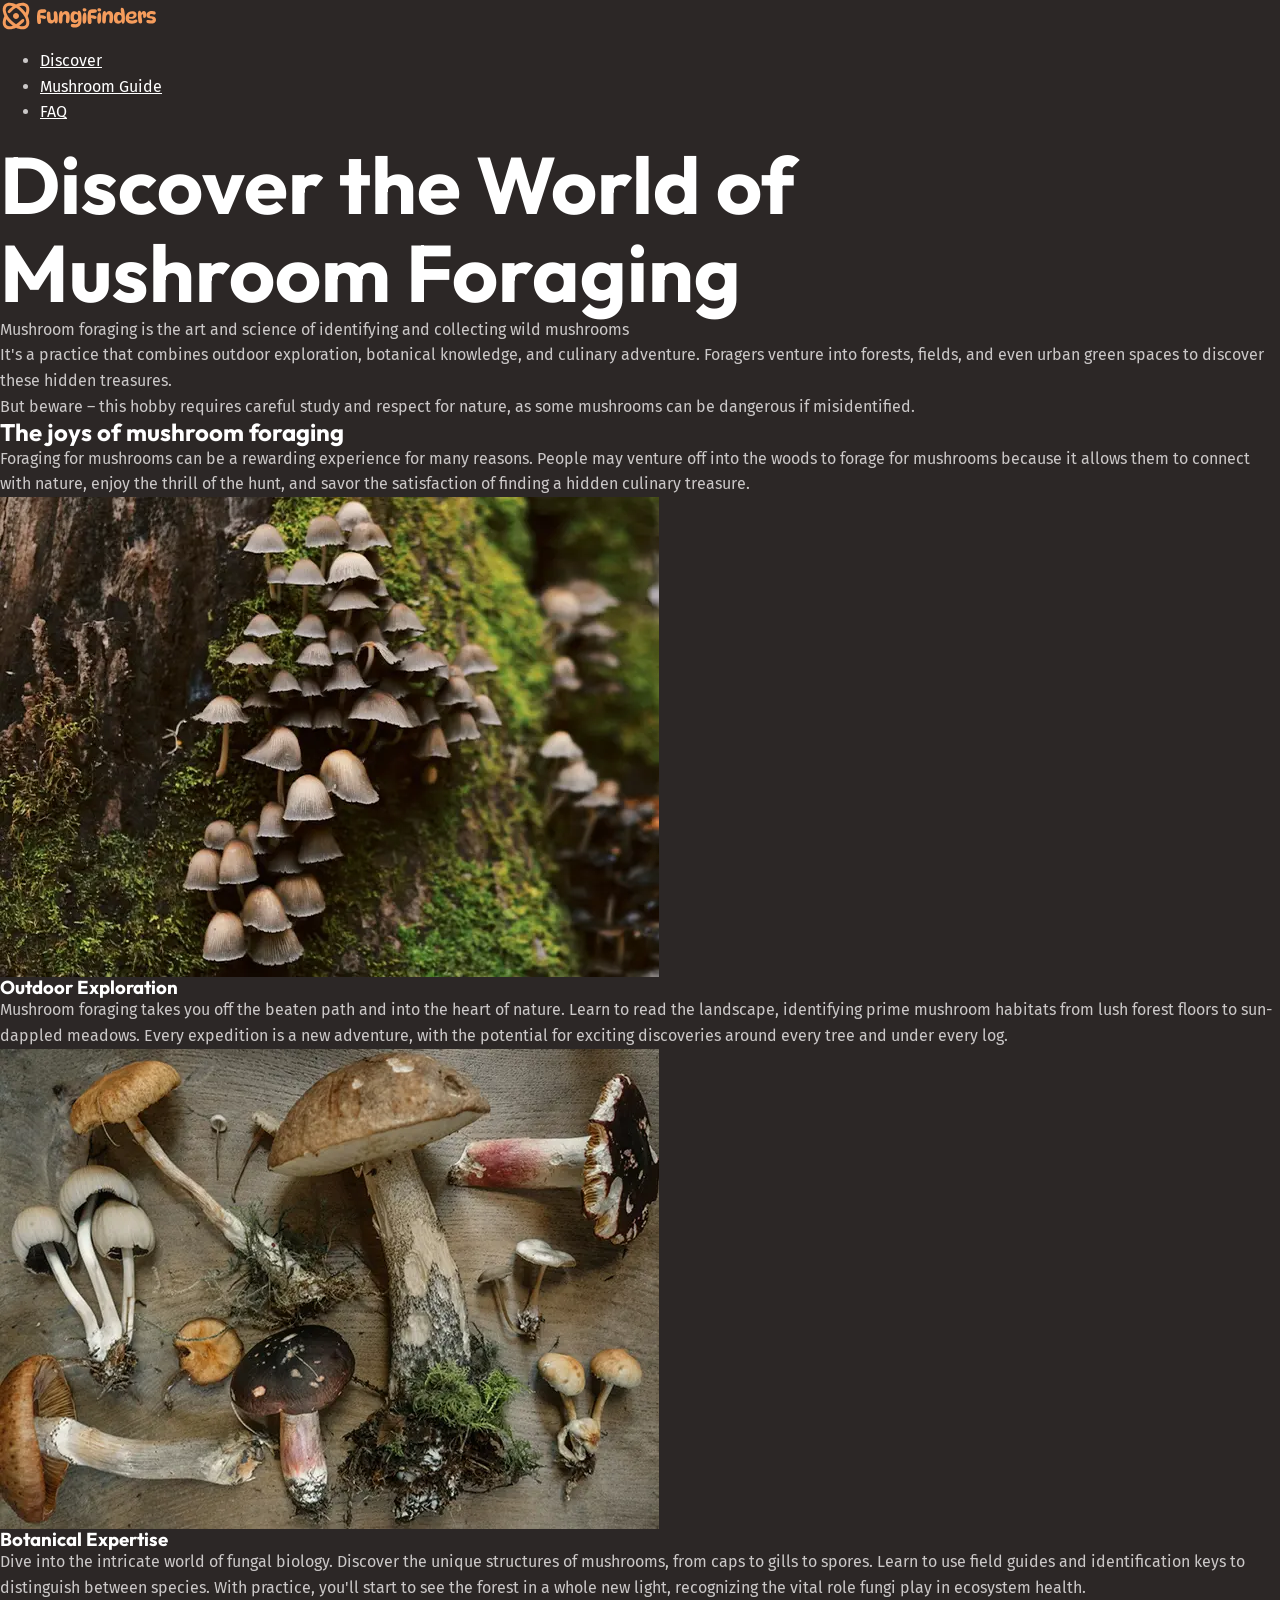
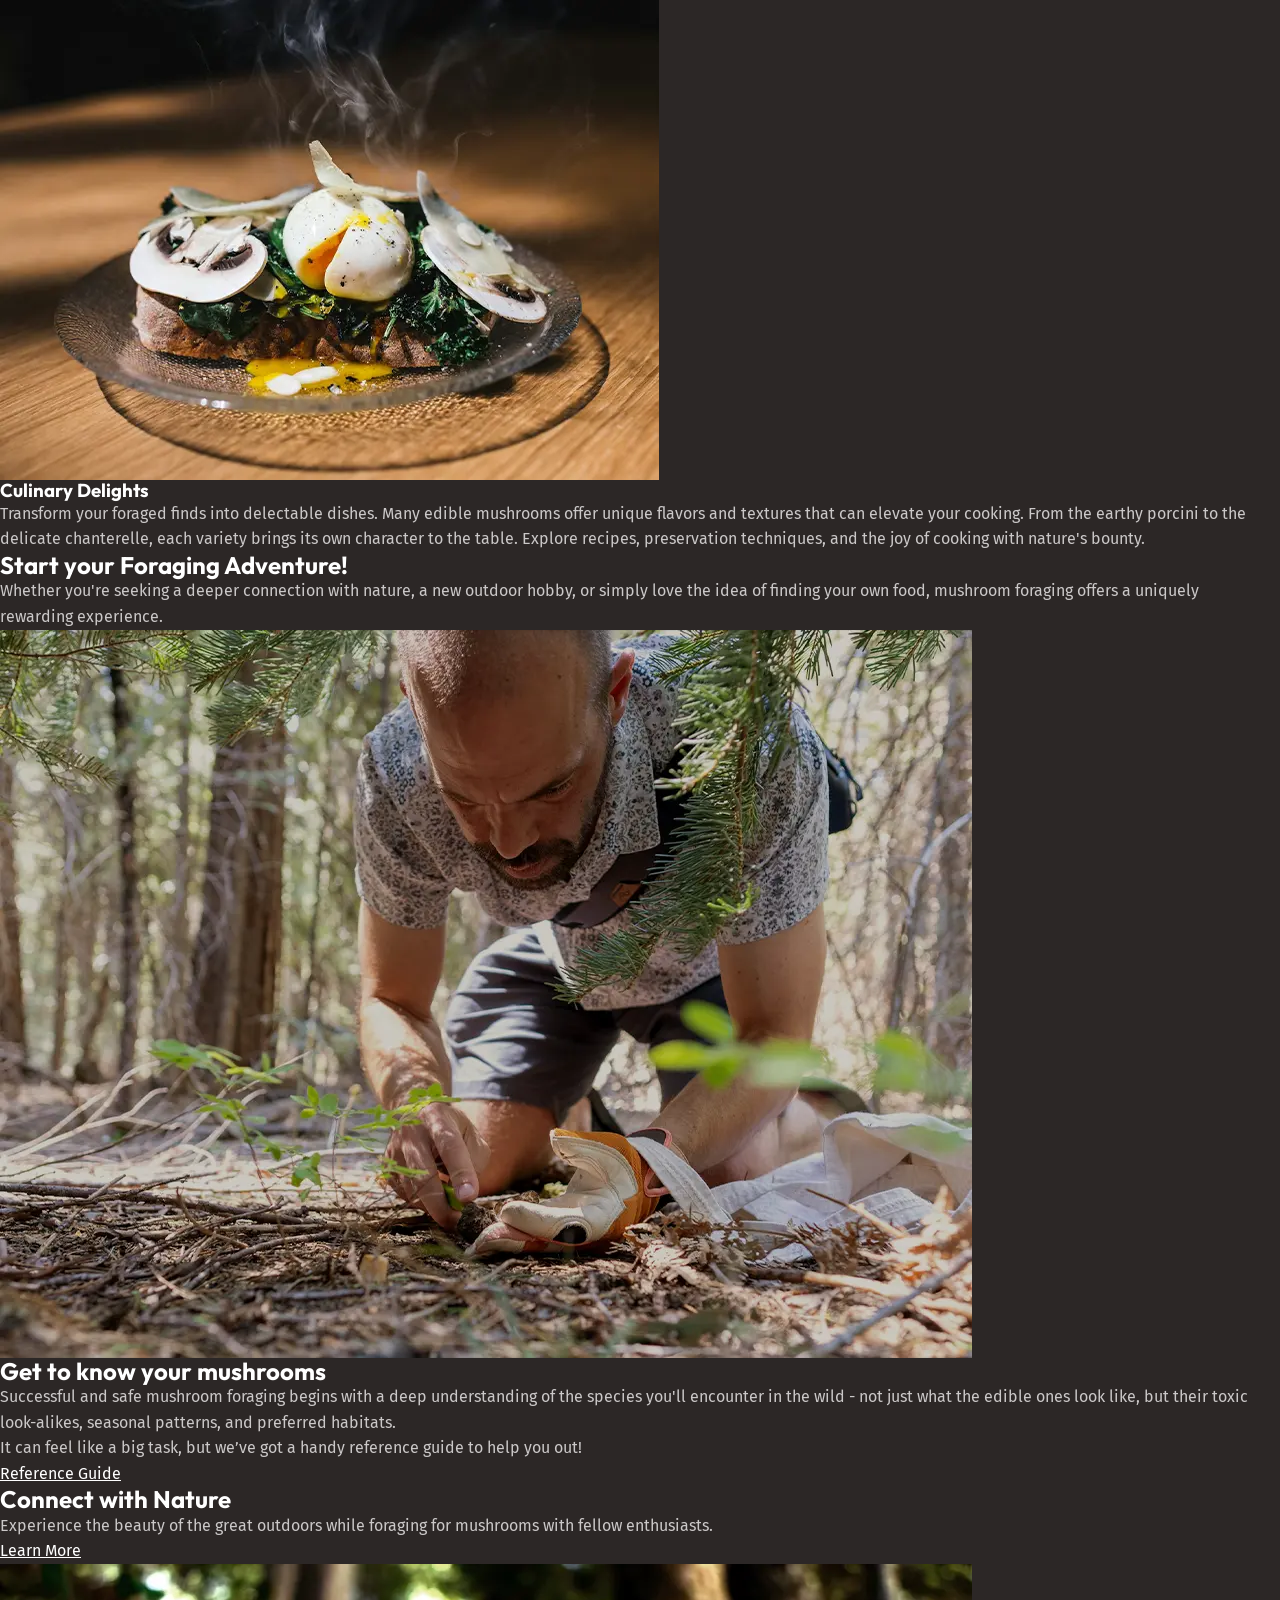
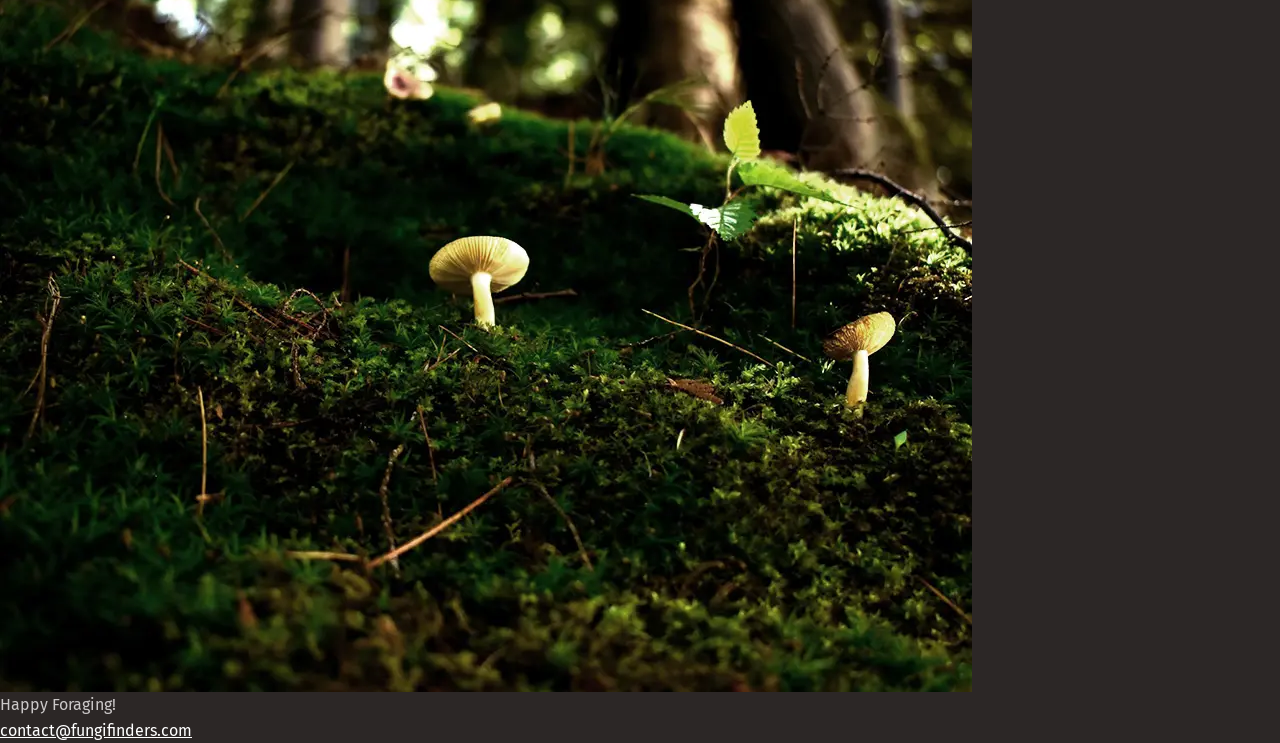
==== index.html @ 69f6cb27 "finished the html" ====
<!doctype html>
<html lang="en">
  <head>
    <meta charset="UTF-8" />
    <meta name="viewport" content="width=device-width, initial-scale=1.0" />
    <link rel="stylesheet" href="style.css" />
    <title>Fungi Finders</title>
    <link rel="preconnect" href="https://fonts.googleapis.com" />
    <link rel="preconnect" href="https://fonts.gstatic.com" crossorigin />
    <link
      href="https://fonts.googleapis.com/css2?family=Fira+Sans:wght@400;700&family=Outfit:wght@100..900&display=swap"
      rel="stylesheet"
    />
  </head>
  <body>
    <header class="site-header">
      <img src="/assets/fungi-finders.svg" alt="Fungi Finders" />
      <nav class="primary-navigation">
        <ul>
          <li><a href="/">Discover</a></li>
          <li><a href="#">Mushroom Guide</a></li>
          <li><a href="#">FAQ</a></li>
        </ul>
      </nav>
    </header>

    <main>
      <section class="hero">
        <h1>Discover the World of Mushroom Foraging</h1>
        <p>
          Mushroom foraging is the art and science of identifying and collecting
          wild mushrooms
        </p>
        <p>
          It's a practice that combines outdoor exploration, botanical
          knowledge, and culinary adventure. Foragers venture into forests,
          fields, and even urban green spaces to discover these hidden
          treasures.
        </p>
        <p>
          But beware – this hobby requires careful study and respect for nature,
          as some mushrooms can be dangerous if misidentified.
        </p>
      </section>

      <secion>
        <h2>The joys of mushroom foraging</h2>
        <p>
          Foraging for mushrooms can be a rewarding experience for many reasons.
          People may venture off into the woods to forage for mushrooms because
          it allows them to connect with nature, enjoy the thrill of the hunt,
          and savor the satisfaction of finding a hidden culinary treasure.
        </p>
        <!-- three columns -->
        <div>
          <div class="card">
            <img
              src="/assets//outdoor-exploration.webp"
              alt="Tightly grouped brown mushrooms growing up a mossy tree trunk"
            />
            <h3>Outdoor Exploration</h3>
            <p>
              Mushroom foraging takes you off the beaten path and into the heart
              of nature. Learn to read the landscape, identifying prime mushroom
              habitats from lush forest floors to sun-dappled meadows. Every
              expedition is a new adventure, with the potential for exciting
              discoveries around every tree and under every log.
            </p>
          </div>
          <div class="card">
            <img
              src="/assets/botanical-expertise.webp"
              alt="Wild mushrooms on a table"
            />
            <h3>Botanical Expertise</h3>
            <p>
              Dive into the intricate world of fungal biology. Discover the
              unique structures of mushrooms, from caps to gills to spores.
              Learn to use field guides and identification keys to distinguish
              between species. With practice, you'll start to see the forest in
              a whole new light, recognizing the vital role fungi play in
              ecosystem health.
            </p>
          </div>
          <div class="card">
            <img
              src="/assets/culinary-delight.webp"
              alt="A plate of food with mushrooms on top"
            />
            <h3>Culinary Delights</h3>
            <p>
              Transform your foraged finds into delectable dishes. Many edible
              mushrooms offer unique flavors and textures that can elevate your
              cooking. From the earthy porcini to the delicate chanterelle, each
              variety brings its own character to the table. Explore recipes,
              preservation techniques, and the joy of cooking with nature's
              bounty.
            </p>
          </div>
        </div>
      </secion>

      <section>
        <h2>Start your <span>Foraging Adventure!</span></h2>
        <p>
          Whether you're seeking a deeper connection with nature, a new outdoor
          hobby, or simply love the idea of finding your own food, mushroom
          foraging offers a uniquely rewarding experience.
        </p>
      </section>

      <section>
        <!-- two columns -->
        <div>
          <div>
            <img
              src="/assets/get-to-know.webp"
              alt="A man on his hands and knees harvesting a wild mushroom in the forest"
            />
          </div>

          <div>
            <h2>Get to know your mushrooms</h2>
            <p>
              Successful and safe mushroom foraging begins with a deep
              understanding of the species you'll encounter in the wild - not
              just what the edible ones look like, but their toxic look-alikes,
              seasonal patterns, and preferred habitats.
            </p>
            <p>
              It can feel like a big task, but we’ve got a handy reference guide
              to help you out!
            </p>
            <a class="button" href="#">
              <span class="visually-hidden">
                Learn more about wild mushrooms using our handy
              </span>
              Reference Guide
            </a>
          </div>
        </div>
      </section>

      <section>
        <!-- two columns -->
        <div>
          <div>
            <h2>Connect with Nature</h2>
            <p>
              Experience the beauty of the great outdoors while foraging for
              mushrooms with fellow enthusiasts.
            </p>
            <a class="button" href="#">
              Learn More
              <span class="visually-hidden">
                about the different types of mushrooms using our handy mushroom
                guide
              </span>
            </a>
          </div>

          <div>
            <img
              src="/assets/nature.webp"
              alt="A small white mushroom growing on a mossy forest floor"
            />
          </div>
        </div>
      </section>
    </main>

    <footer class="site-footer">
      <p>Happy Foraging!</p>
      <a href="mailto:contact@fungifinders.com">contact@fungifinders.com</a>
    </footer>
  </body>
</html>
---- style.css ----
/* Here we are listing what all of our layers are */
/* And also sets the order of importance */
@layer reset, base, layout, components;
/* So the order below can be any */

@layer reset {
  *,
  *::before,
  *::after {
    box-sizing: border-box;
  }

  /* https://kilianvalkhof.com/2022/css-html/your-css-reset-needs-text-size-adjust-probably/ */
  html {
    -moz-text-size-adjust: none;
    -webkit-text-size-adjust: none;
    text-size-adjust: none;
  }

  body,
  h1,
  h2,
  h3,
  h4,
  p,
  figure,
  blockquote,
  dl,
  dd {
    margin: 0;
  }

  /* https://www.scottohara.me/blog/2019/01/12/lists-and-safari.html */
  [role="list"] {
    list-style: none;
    margin: 0;
    padding: 0;
  }

  body {
    min-block-size: 100vh;
    line-height: 1.6;
  }

  h1,
  h2,
  h3,
  button,
  input,
  label {
    line-height: 1.1;
  }

  h1,
  h2,
  h3,
  h4 {
    text-wrap: balance;
  }

  p,
  li {
    text-wrap: pretty;
  }

  img,
  picture {
    max-inline-size: 100%;
    display: block;
  }

  input,
  button,
  textarea,
  select {
    font: inherit;
  }
}

/*
rules in subsequent layers can override styles
from previous ones even though previous rules have more specifity
because this layer comes second so things that come after win (like regular css rules)
*/
@layer base {
  :root {
    /* primitive properties */
    /* These ones are not intended to be used directly into the CSS Rules */
    /* But instead being used when creating semantic properties */
    --clr-white: hsl(0, 0%, 100%);
    --clr-gray-100: hsl(0, 2%, 79%);
    --clr-brand-400: hsl(25, 88%, 75%);
    --clr-brand-500: hsl(25, 88%, 66%);
    --clr-green-400: hsl(143, 19%, 49%);
    --clr-green-500: hsl(143, 38%, 37%);
    --clr-green-600: hsl(145, 29%, 19%);
    --clr-brown-500: hsl(10, 5%, 25%);
    --clr-brown-600: hsl(9, 7%, 21%);
    --clr-brown-700: hsl(9, 8%, 16%);
    --clr-brown-800: hsl(0, 6%, 15%);
    --clr-brown-900: hsl(0, 6%, 13%);

    --clr-orange-500: hsl(28, 43%, 28%);
    --clr-red-500: hsl(359, 34%, 24%);
    --clr-teal-500: hsl(186, 42%, 25%);

    --ff-heading: "Outfit", sans-serif;
    --ff-body: "Fira Sans", sans-serif;

    --fs-300: 0.875rem;
    --fs-400: 1rem;
    --fs-500: 1.125rem;
    --fs-600: 1.25rem;
    --fs-700: 1.5rem;
    --fs-800: 2rem;
    --fs-900: 3.75rem;
    --fs-1000: 3.75rem;

    @media (width > 760px) {
      --fs-300: 0.875rem;
      --fs-400: 1rem;
      --fs-500: 1.25rem;
      --fs-600: 1.5rem;
      --fs-700: 2rem;
      --fs-800: 3rem;
      --fs-900: 5rem;
      --fs-1000: 7.5rem;
    }
  }

  :root {
    /* semantic properties */
    /* These describe what the property is used for */
    /* And should be used as much as possible and avoid using primitive custom properties directly */
    --text-main: var(--clr-gray-100);
    --text-high-contrast: var(--clr-white);
    --text-brand: var(--clr-brand-500);
    --text-brand-light: var(--clr-brand-400);

    --background-accent-light: var(--clr-green-400);
    --background-accent-main: var(--clr-green-500);
    --background-accent-dark: var(--clr-green-600);

    --background-extra-light: var(--clr-brown-500);
    --background-light: var(--clr-brown-600);
    --background-main: var(--clr-brown-700);
    --background-dark: var(--clr-brown-800);
    --background-extra-dark: var(--clr-brown-900);
  }

  :root {
    --font-size-heading-sm: var(--fs-700);
    --font-size-heading-regular: var(--fs-800);
    --font-size-heading-lg: var(--fs-900);
    --font-size-heading-xl: var(--fs-1000);

    --font-size-sm: var(--fs-300);
    --font-size-regular: var(--fs-400);
    --font-size-md: var(--fs-500);
    --font-size-lg: var(--fs-600);
  }

  :root {
    --border-radius-1: 0.25rem;
    --border-radius-2: 0.5rem;
    --border-radius-3: 0.75rem;
  }

  html {
    font-family: var(--ff-body);
    line-height: 1.6;
  }

  body {
    font-size: var(--font-size-regular);
    color: var(--text-main);
    background-color: var(--background-main);
  }

  h1,
  h2,
  h3,
  h4 {
    font-family: var(--ff-heading);
    color: var(--text-high-contrast);
  }

  h1 {
    font-size: var(--font-size-heading-lg);
  }

  a {
    color: var(--text-high-contrast);
  }

  a:hover,
  a:focus-visible {
    /* focus-visible: the browser will figure it out depending on what element it is
      and how the users interact with it, whereas focus, always gets applied no matter what after focusing it
     */
    color: var(--text-brand-light);
  }
}

@layer utilities {
  .visually-hidden {
    clip: rect(0 0 0 0);
    clip-path: inset(50%);
    height: 1px;
    overflow: hidden;
    position: absolute;
    white-space: nowrap;
    width: 1px;
  }
}
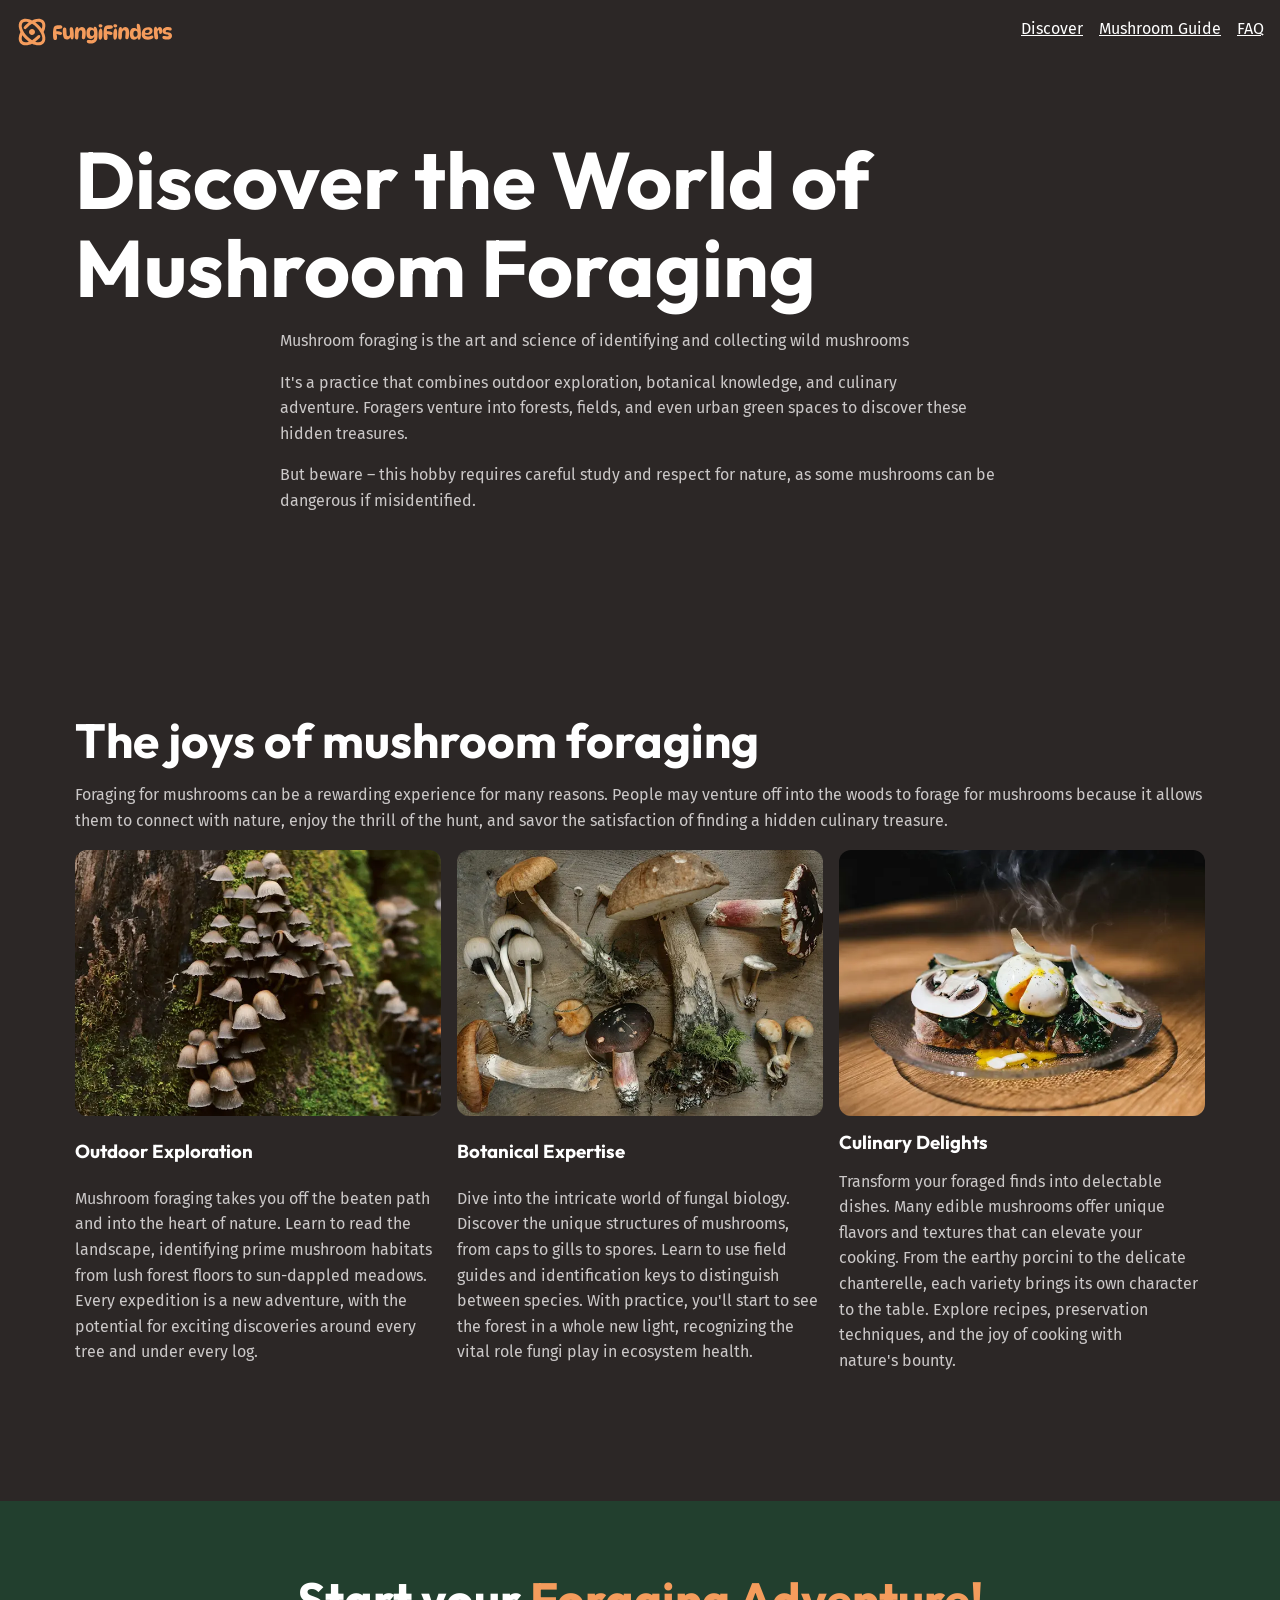
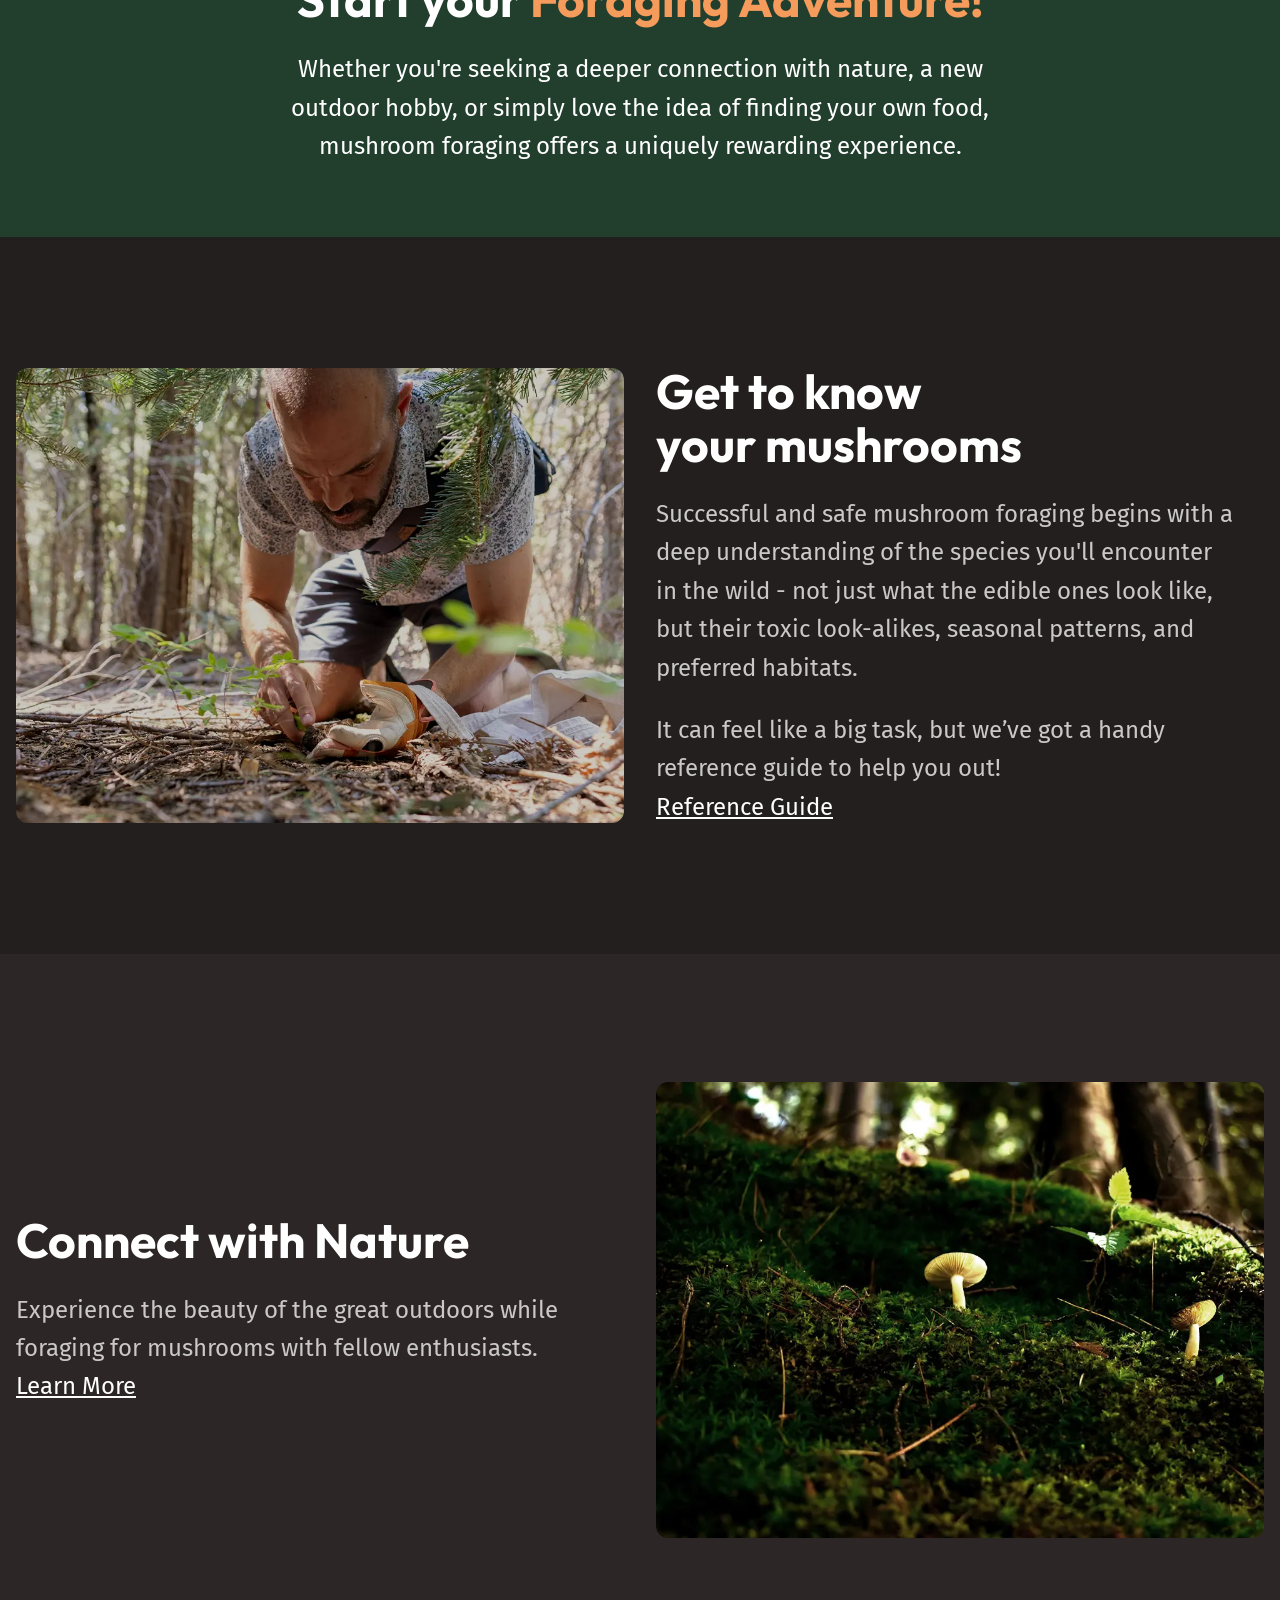
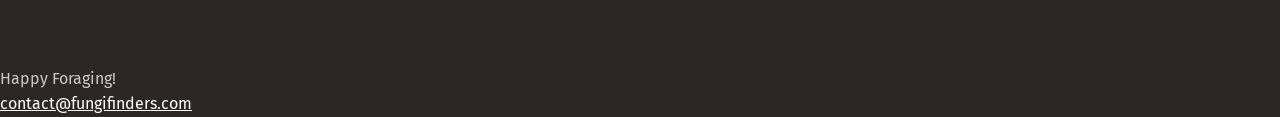
==== commit 304c554f: "feat: updated HTML and CSS - Added styling to HTML structure" ====
--- a/index.html
+++ b/index.html
@@ -14,156 +14,183 @@
   </head>
   <body>
     <header class="site-header">
-      <img src="/assets/fungi-finders.svg" alt="Fungi Finders" />
-      <nav class="primary-navigation">
-        <ul>
-          <li><a href="/">Discover</a></li>
-          <li><a href="#">Mushroom Guide</a></li>
-          <li><a href="#">FAQ</a></li>
-        </ul>
-      </nav>
+      <div class="wrapper" data-width="wide">
+        <div class="site-header__inner">
+          <img src="/assets/fungi-finders.svg" alt="Fungi Finders" />
+          <nav class="primary-navigation">
+            <ul role="list">
+              <li><a href="/">Discover</a></li>
+              <li><a href="#">Mushroom Guide</a></li>
+              <li><a href="#">FAQ</a></li>
+            </ul>
+          </nav>
+        </div>
+      </div>
     </header>
 
     <main>
-      <section class="hero">
-        <h1>Discover the World of Mushroom Foraging</h1>
-        <p>
-          Mushroom foraging is the art and science of identifying and collecting
-          wild mushrooms
-        </p>
-        <p>
-          It's a practice that combines outdoor exploration, botanical
-          knowledge, and culinary adventure. Foragers venture into forests,
-          fields, and even urban green spaces to discover these hidden
-          treasures.
-        </p>
-        <p>
-          But beware – this hobby requires careful study and respect for nature,
-          as some mushrooms can be dangerous if misidentified.
-        </p>
-      </section>
-
-      <secion>
-        <h2>The joys of mushroom foraging</h2>
-        <p>
-          Foraging for mushrooms can be a rewarding experience for many reasons.
-          People may venture off into the woods to forage for mushrooms because
-          it allows them to connect with nature, enjoy the thrill of the hunt,
-          and savor the satisfaction of finding a hidden culinary treasure.
-        </p>
-        <!-- three columns -->
-        <div>
-          <div class="card">
-            <img
-              src="/assets//outdoor-exploration.webp"
-              alt="Tightly grouped brown mushrooms growing up a mossy tree trunk"
-            />
-            <h3>Outdoor Exploration</h3>
-            <p>
-              Mushroom foraging takes you off the beaten path and into the heart
-              of nature. Learn to read the landscape, identifying prime mushroom
-              habitats from lush forest floors to sun-dappled meadows. Every
-              expedition is a new adventure, with the potential for exciting
-              discoveries around every tree and under every log.
-            </p>
-          </div>
-          <div class="card">
-            <img
-              src="/assets/botanical-expertise.webp"
-              alt="Wild mushrooms on a table"
-            />
-            <h3>Botanical Expertise</h3>
-            <p>
-              Dive into the intricate world of fungal biology. Discover the
-              unique structures of mushrooms, from caps to gills to spores.
-              Learn to use field guides and identification keys to distinguish
-              between species. With practice, you'll start to see the forest in
-              a whole new light, recognizing the vital role fungi play in
-              ecosystem health.
-            </p>
-          </div>
-          <div class="card">
-            <img
-              src="/assets/culinary-delight.webp"
-              alt="A plate of food with mushrooms on top"
-            />
-            <h3>Culinary Delights</h3>
-            <p>
-              Transform your foraged finds into delectable dishes. Many edible
-              mushrooms offer unique flavors and textures that can elevate your
-              cooking. From the earthy porcini to the delicate chanterelle, each
-              variety brings its own character to the table. Explore recipes,
-              preservation techniques, and the joy of cooking with nature's
-              bounty.
-            </p>
-          </div>
-        </div>
-      </secion>
-
-      <section>
-        <h2>Start your <span>Foraging Adventure!</span></h2>
-        <p>
-          Whether you're seeking a deeper connection with nature, a new outdoor
-          hobby, or simply love the idea of finding your own food, mushroom
-          foraging offers a uniquely rewarding experience.
-        </p>
-      </section>
-
-      <section>
+      <section class="hero flow section" data-padding="compact">
+        <div class="wrapper">
+          <h1>Discover the World of Mushroom Foraging</h1>
+        </div>
+        <div class="wrapper" data-width="narrow">
+          <div class="flow">
+            <p>
+              Mushroom foraging is the art and science of identifying and
+              collecting wild mushrooms
+            </p>
+            <p>
+              It's a practice that combines outdoor exploration, botanical
+              knowledge, and culinary adventure. Foragers venture into forests,
+              fields, and even urban green spaces to discover these hidden
+              treasures.
+            </p>
+            <p>
+              But beware – this hobby requires careful study and respect for
+              nature, as some mushrooms can be dangerous if misidentified.
+            </p>
+          </div>
+        </div>
+      </section>
+
+      <section class="section">
+        <div class="wrapper flow">
+          <h2 class="section-title">The joys of mushroom foraging</h2>
+          <p>
+            Foraging for mushrooms can be a rewarding experience for many
+            reasons. People may venture off into the woods to forage for
+            mushrooms because it allows them to connect with nature, enjoy the
+            thrill of the hunt, and savor the satisfaction of finding a hidden
+            culinary treasure.
+          </p>
+
+          <!-- three columns -->
+          <div class="equal-columns">
+            <div class="card grid-flow">
+              <img
+                src="/assets//outdoor-exploration.webp"
+                alt="Tightly grouped brown mushrooms growing up a mossy tree trunk"
+              />
+              <h3>Outdoor Exploration</h3>
+              <p>
+                Mushroom foraging takes you off the beaten path and into the
+                heart of nature. Learn to read the landscape, identifying prime
+                mushroom habitats from lush forest floors to sun-dappled
+                meadows. Every expedition is a new adventure, with the potential
+                for exciting discoveries around every tree and under every log.
+              </p>
+            </div>
+            <div class="card grid-flow">
+              <img
+                src="/assets/botanical-expertise.webp"
+                alt="Wild mushrooms on a table"
+              />
+              <h3>Botanical Expertise</h3>
+              <p>
+                Dive into the intricate world of fungal biology. Discover the
+                unique structures of mushrooms, from caps to gills to spores.
+                Learn to use field guides and identification keys to distinguish
+                between species. With practice, you'll start to see the forest
+                in a whole new light, recognizing the vital role fungi play in
+                ecosystem health.
+              </p>
+            </div>
+            <div class="card grid-flow">
+              <img
+                src="/assets/culinary-delight.webp"
+                alt="A plate of food with mushrooms on top"
+              />
+              <h3>Culinary Delights</h3>
+              <p>
+                Transform your foraged finds into delectable dishes. Many edible
+                mushrooms offer unique flavors and textures that can elevate
+                your cooking. From the earthy porcini to the delicate
+                chanterelle, each variety brings its own character to the table.
+                Explore recipes, preservation techniques, and the joy of cooking
+                with nature's bounty.
+              </p>
+            </div>
+          </div>
+        </div>
+      </section>
+
+      <section
+        class="background-accent text-center section"
+        data-padding="compact"
+      >
+        <div class="wrapper" data-width="narrow">
+          <div class="flow font-size-lg text-high-contrast">
+            <h2 class="section-title">
+              Start your <span class="text-brand">Foraging Adventure!</span>
+            </h2>
+            <p>
+              Whether you're seeking a deeper connection with nature, a new
+              outdoor hobby, or simply love the idea of finding your own food,
+              mushroom foraging offers a uniquely rewarding experience.
+            </p>
+          </div>
+        </div>
+      </section>
+
+      <section class="background-extra-dark section">
         <!-- two columns -->
-        <div>
-          <div>
-            <img
-              src="/assets/get-to-know.webp"
-              alt="A man on his hands and knees harvesting a wild mushroom in the forest"
-            />
-          </div>
-
-          <div>
-            <h2>Get to know your mushrooms</h2>
-            <p>
-              Successful and safe mushroom foraging begins with a deep
-              understanding of the species you'll encounter in the wild - not
-              just what the edible ones look like, but their toxic look-alikes,
-              seasonal patterns, and preferred habitats.
-            </p>
-            <p>
-              It can feel like a big task, but we’ve got a handy reference guide
-              to help you out!
-            </p>
-            <a class="button" href="#">
-              <span class="visually-hidden">
-                Learn more about wild mushrooms using our handy
-              </span>
-              Reference Guide
-            </a>
-          </div>
-        </div>
-      </section>
-
-      <section>
+        <div class="wrapper" data-width="wide">
+          <div class="equal-columns" data-gap="large" data-alignment="centered">
+            <div>
+              <img
+                src="/assets/get-to-know.webp"
+                alt="A man on his hands and knees harvesting a wild mushroom in the forest"
+              />
+            </div>
+
+            <div class="flow font-size-lg">
+              <h2 class="section-title">Get to know your mushrooms</h2>
+              <p>
+                Successful and safe mushroom foraging begins with a deep
+                understanding of the species you'll encounter in the wild - not
+                just what the edible ones look like, but their toxic
+                look-alikes, seasonal patterns, and preferred habitats.
+              </p>
+              <p>
+                It can feel like a big task, but we’ve got a handy reference
+                guide to help you out!
+              </p>
+              <a class="button" href="#">
+                <span class="visually-hidden">
+                  Learn more about wild mushrooms using our handy
+                </span>
+                Reference Guide
+              </a>
+            </div>
+          </div>
+        </div>
+      </section>
+
+      <section class="section">
         <!-- two columns -->
-        <div>
-          <div>
-            <h2>Connect with Nature</h2>
-            <p>
-              Experience the beauty of the great outdoors while foraging for
-              mushrooms with fellow enthusiasts.
-            </p>
-            <a class="button" href="#">
-              Learn More
-              <span class="visually-hidden">
-                about the different types of mushrooms using our handy mushroom
-                guide
-              </span>
-            </a>
-          </div>
-
-          <div>
-            <img
-              src="/assets/nature.webp"
-              alt="A small white mushroom growing on a mossy forest floor"
-            />
+        <div class="wrapper" data-width="wide">
+          <div class="equal-columns" data-gap="large" data-alignment="centered">
+            <div class="flow font-size-lg">
+              <h2 class="section-title">Connect with Nature</h2>
+              <p>
+                Experience the beauty of the great outdoors while foraging for
+                mushrooms with fellow enthusiasts.
+              </p>
+              <a class="button" href="#">
+                Learn More
+                <span class="visually-hidden">
+                  about the different types of mushrooms using our handy
+                  mushroom guide
+                </span>
+              </a>
+            </div>
+
+            <div>
+              <img
+                src="/assets/nature.webp"
+                alt="A small white mushroom growing on a mossy forest floor"
+              />
+            </div>
           </div>
         </div>
       </section>
--- a/style.css
+++ b/style.css
@@ -1,6 +1,6 @@
 /* Here we are listing what all of our layers are */
 /* And also sets the order of importance */
-@layer reset, base, layout, components;
+@layer reset, base, layout, components, utilities;
 /* So the order below can be any */
 
 @layer reset {
@@ -200,6 +200,106 @@
      */
     color: var(--text-brand-light);
   }
+
+  img {
+    border-radius: var(--border-radius-3);
+  }
+}
+
+@layer layout {
+  /* Select all direct elements after the first one */
+  .flow > * + * {
+    margin-block-start: var(--flow-space, 1em);
+  }
+
+  .grid-flow {
+    display: grid;
+    gap: var(--grid-flow-gap, 1rem);
+  }
+
+  .equal-columns {
+    display: grid;
+    gap: var(--equal-columns-gap, 1rem);
+    align-items: var(--equal-columns-vertical-alignment, stretch);
+
+    @media (width > 760px) {
+      grid-auto-flow: column;
+      /* make all of the columns the same size */
+      grid-auto-columns: 1fr;
+    }
+
+    &[data-gap="large"] {
+      --equal-columns-gap: 2rem;
+    }
+
+    &[data-alignment="centered"] {
+      --equal-columns-vertical-alignment: center;
+    }
+  }
+
+  .section {
+    --padding: 3.75rem;
+    padding-block: var(--padding);
+
+    @media (width > 760px) {
+      --padding: 8rem;
+
+      &[data-padding="compact"] {
+        --padding: 4.5rem;
+      }
+    }
+  }
+
+  .wrapper {
+    /* Locally scope custom properties */
+    /* Signal which specific properties are intended to be adjustable */
+    --wrapper-max-width: 1130px;
+
+    max-width: var(--wrapper-max-width);
+    margin-inline: auto;
+    padding-inline: 1rem;
+    /* Adding content-box to prevent padding taking width from the wrapper */
+    box-sizing: content-box;
+
+    &[data-width="narrow"] {
+      --wrapper-max-width: 720px;
+    }
+    &[data-width="wide"] {
+      --wrapper-max-width: 1330px;
+    }
+  }
+
+  /* Using double highphen to make it clear is a modifier.
+    (we take an existing class and make small changes to it) 
+   */
+  .wrapper--wide {
+  }
+  .wrapper--narrow {
+  }
+
+  /* .wrapper[data-width="wide"] {
+    max-width: 1330px;
+  } */
+}
+
+@layer components {
+  .site-header {
+    padding-block: 1rem;
+  }
+  .site-header__inner {
+    display: flex;
+    gap: 0.5rem 1rem;
+    flex-wrap: wrap;
+    justify-content: space-between;
+  }
+
+  .primary-navigation {
+    ul {
+      display: flex;
+      flex-wrap: wrap;
+      gap: 0.5rem 1rem;
+    }
+  }
 }
 
 @layer utilities {
@@ -212,4 +312,51 @@
     white-space: nowrap;
     width: 1px;
   }
-}
+
+  .text-center {
+    text-align: center;
+  }
+  .text-brand {
+    color: var(--text-brand);
+  }
+  .text-high-contrast {
+    color: var(--text-high-contrast);
+  }
+
+  .section-title {
+    font-size: var(--font-size-heading-regular);
+  }
+
+  .background-base {
+    background-color: var(--background-base);
+  }
+  .background-light {
+    background-color: var(--background-light);
+  }
+  .background-extra-light {
+    background-color: var(--background-extra-light);
+  }
+  .background-dark {
+    background-color: var(--background-dark);
+  }
+  .background-extra-dark {
+    background-color: var(--background-extra-dark);
+  }
+
+  .background-accent {
+    background-color: var(--background-accent-dark);
+  }
+
+  .font-size-sm {
+    font-size: var(--font-size-sm);
+  }
+  .font-size-regular {
+    font-size: var(--font-size-regular);
+  }
+  .font-size-md {
+    font-size: var(--font-size-md);
+  }
+  .font-size-lg {
+    font-size: var(--font-size-lg);
+  }
+}
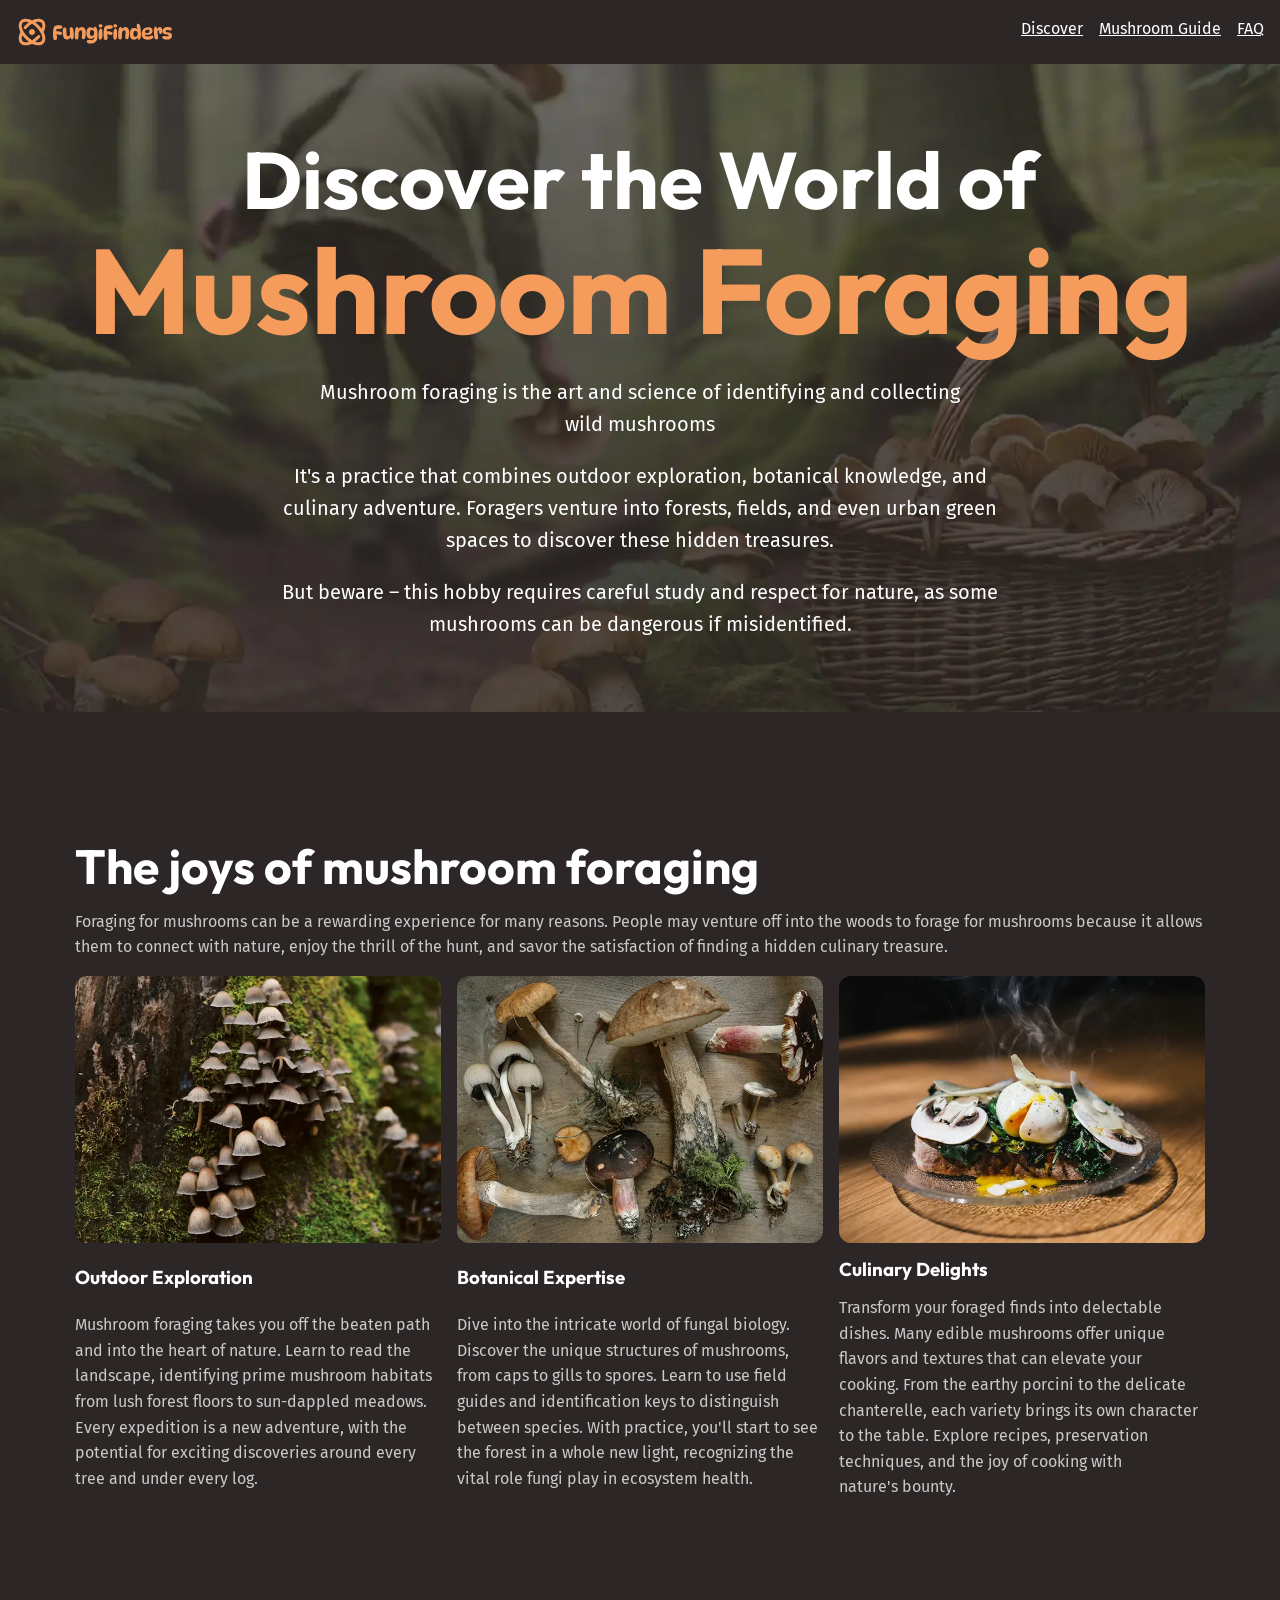
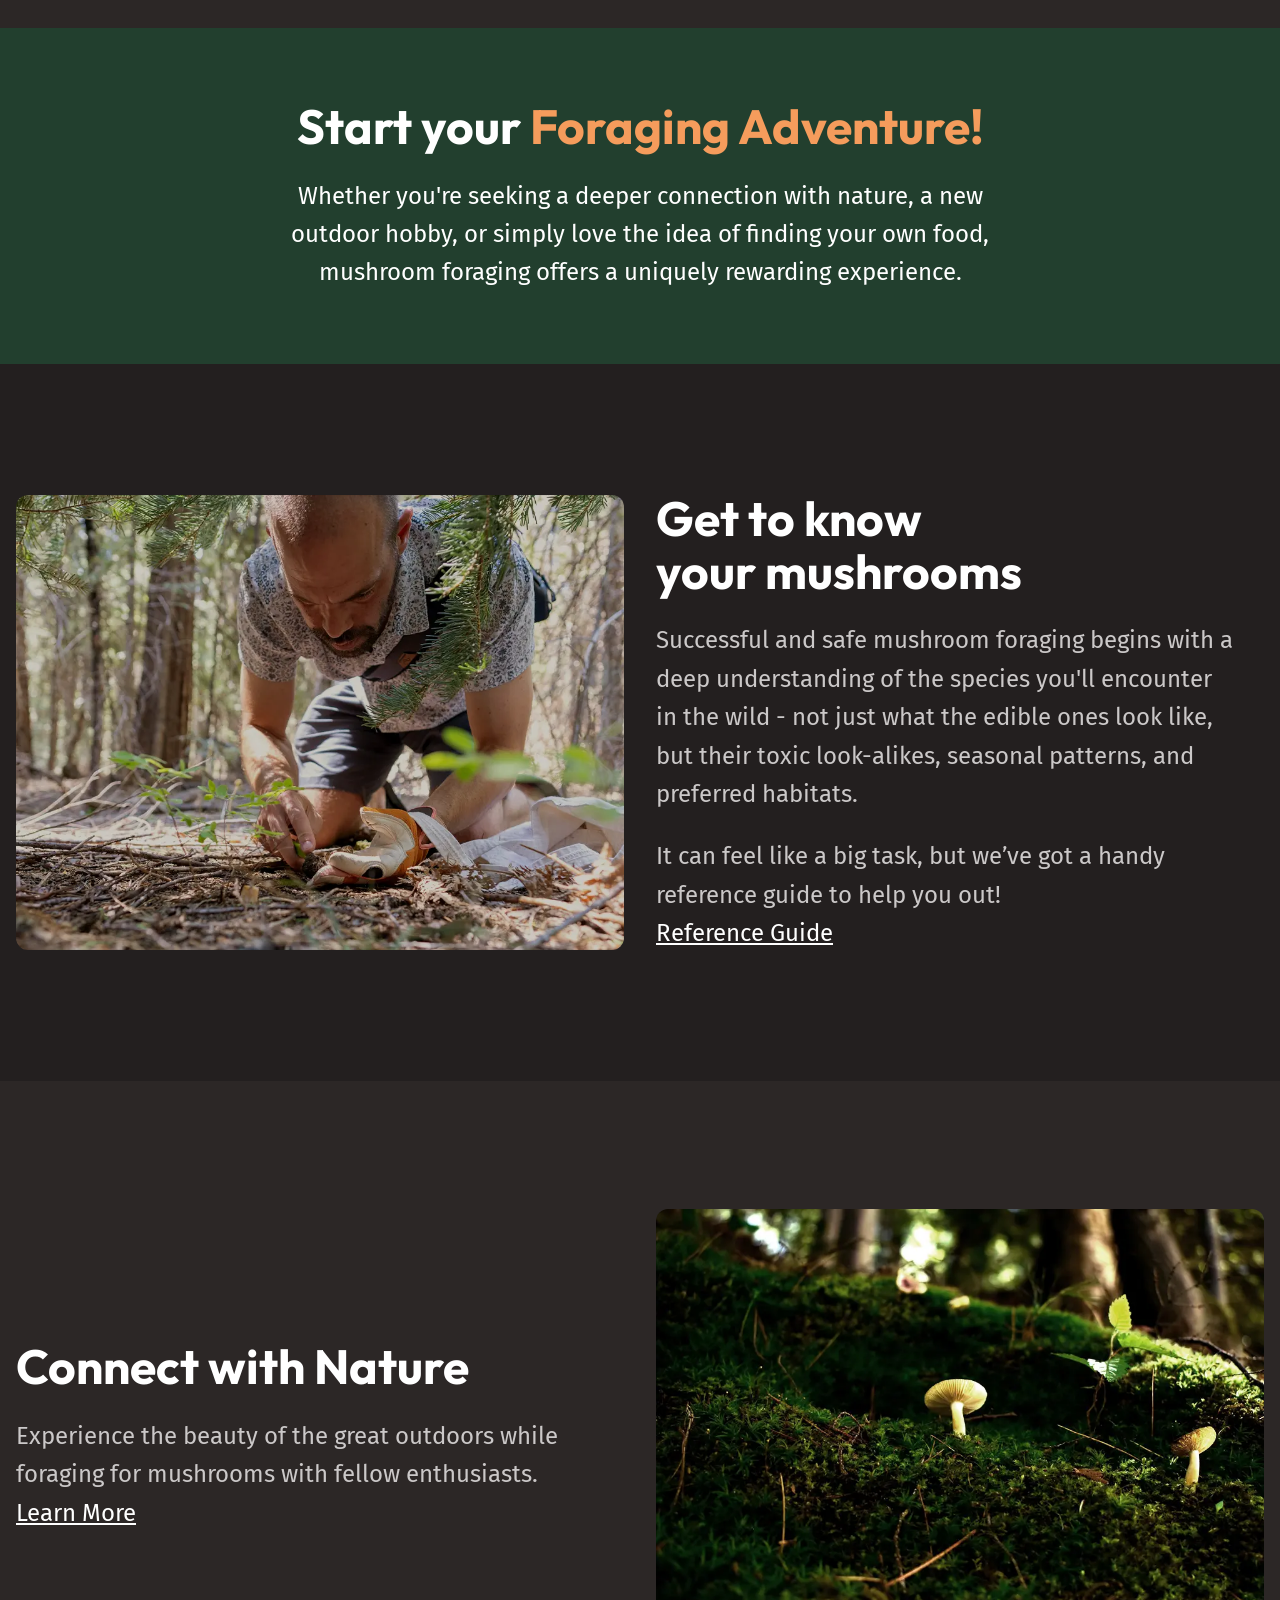
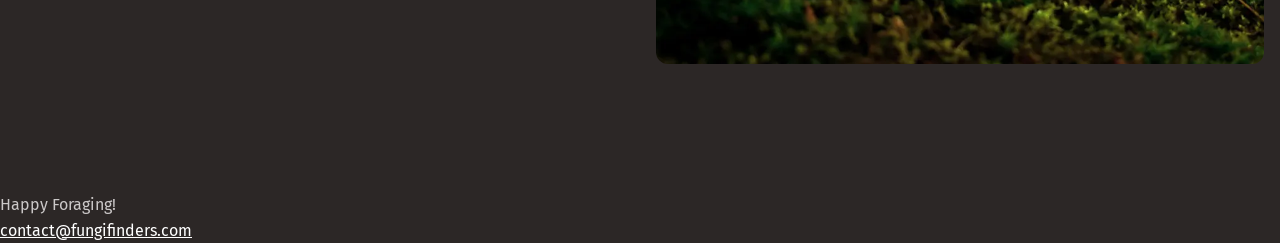
==== commit 730529c6: "feat: styled hero section" ====
--- a/index.html
+++ b/index.html
@@ -31,7 +31,9 @@
     <main>
       <section class="hero flow section" data-padding="compact">
         <div class="wrapper">
-          <h1>Discover the World of Mushroom Foraging</h1>
+          <h1 class="hero__title">
+            Discover the World of <span>Mushroom Foraging</span>
+          </h1>
         </div>
         <div class="wrapper" data-width="narrow">
           <div class="flow">
--- a/style.css
+++ b/style.css
@@ -300,6 +300,24 @@
       gap: 0.5rem 1rem;
     }
   }
+
+  .hero {
+    text-align: center;
+    font-size: var(--font-size-md);
+    color: var(--text-high-contrast);
+    background-image: url(/assets/hero.webp);
+    background-size: cover;
+    background-position: center;
+  }
+
+  .hero__title {
+    font-size: var(--font-size-heading-lg);
+    span {
+      font-size: var(--font-size-heading-xl);
+      color: var(--text-brand);
+      display: block;
+    }
+  }
 }
 
 @layer utilities {
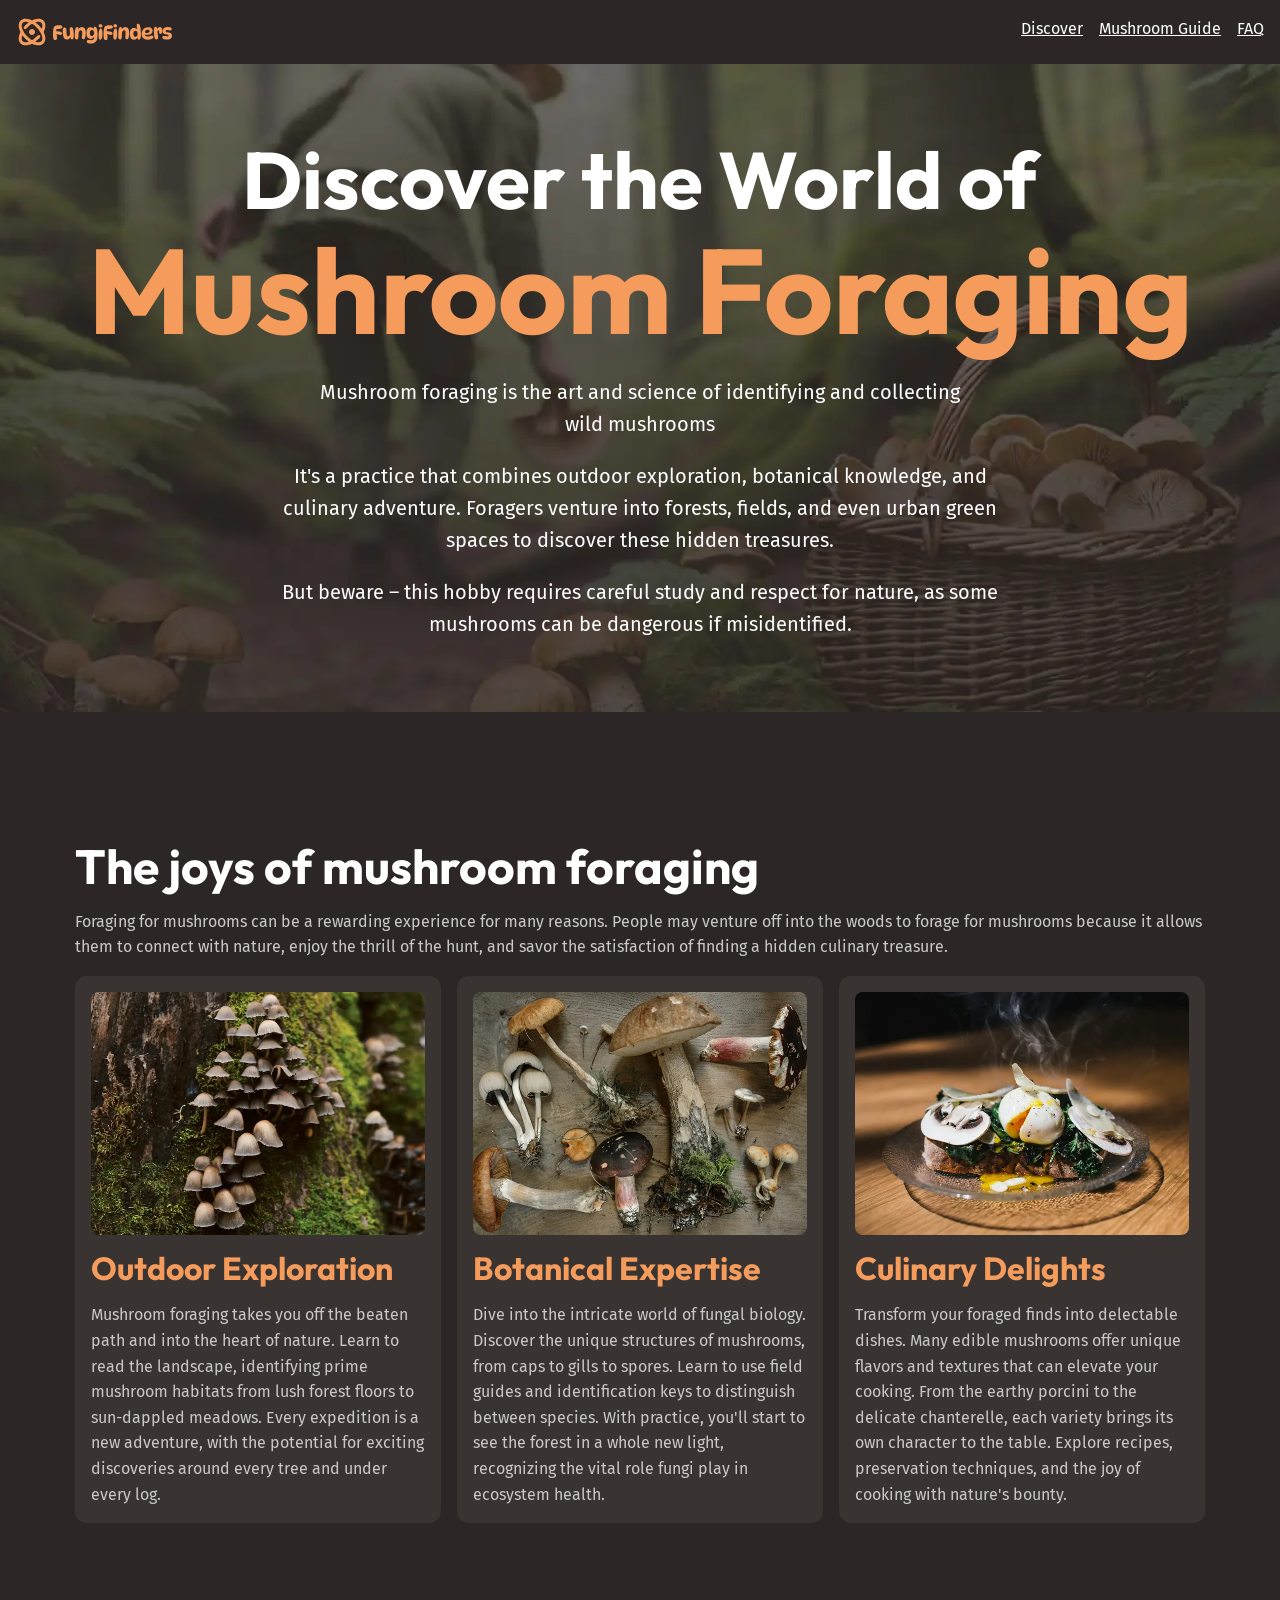
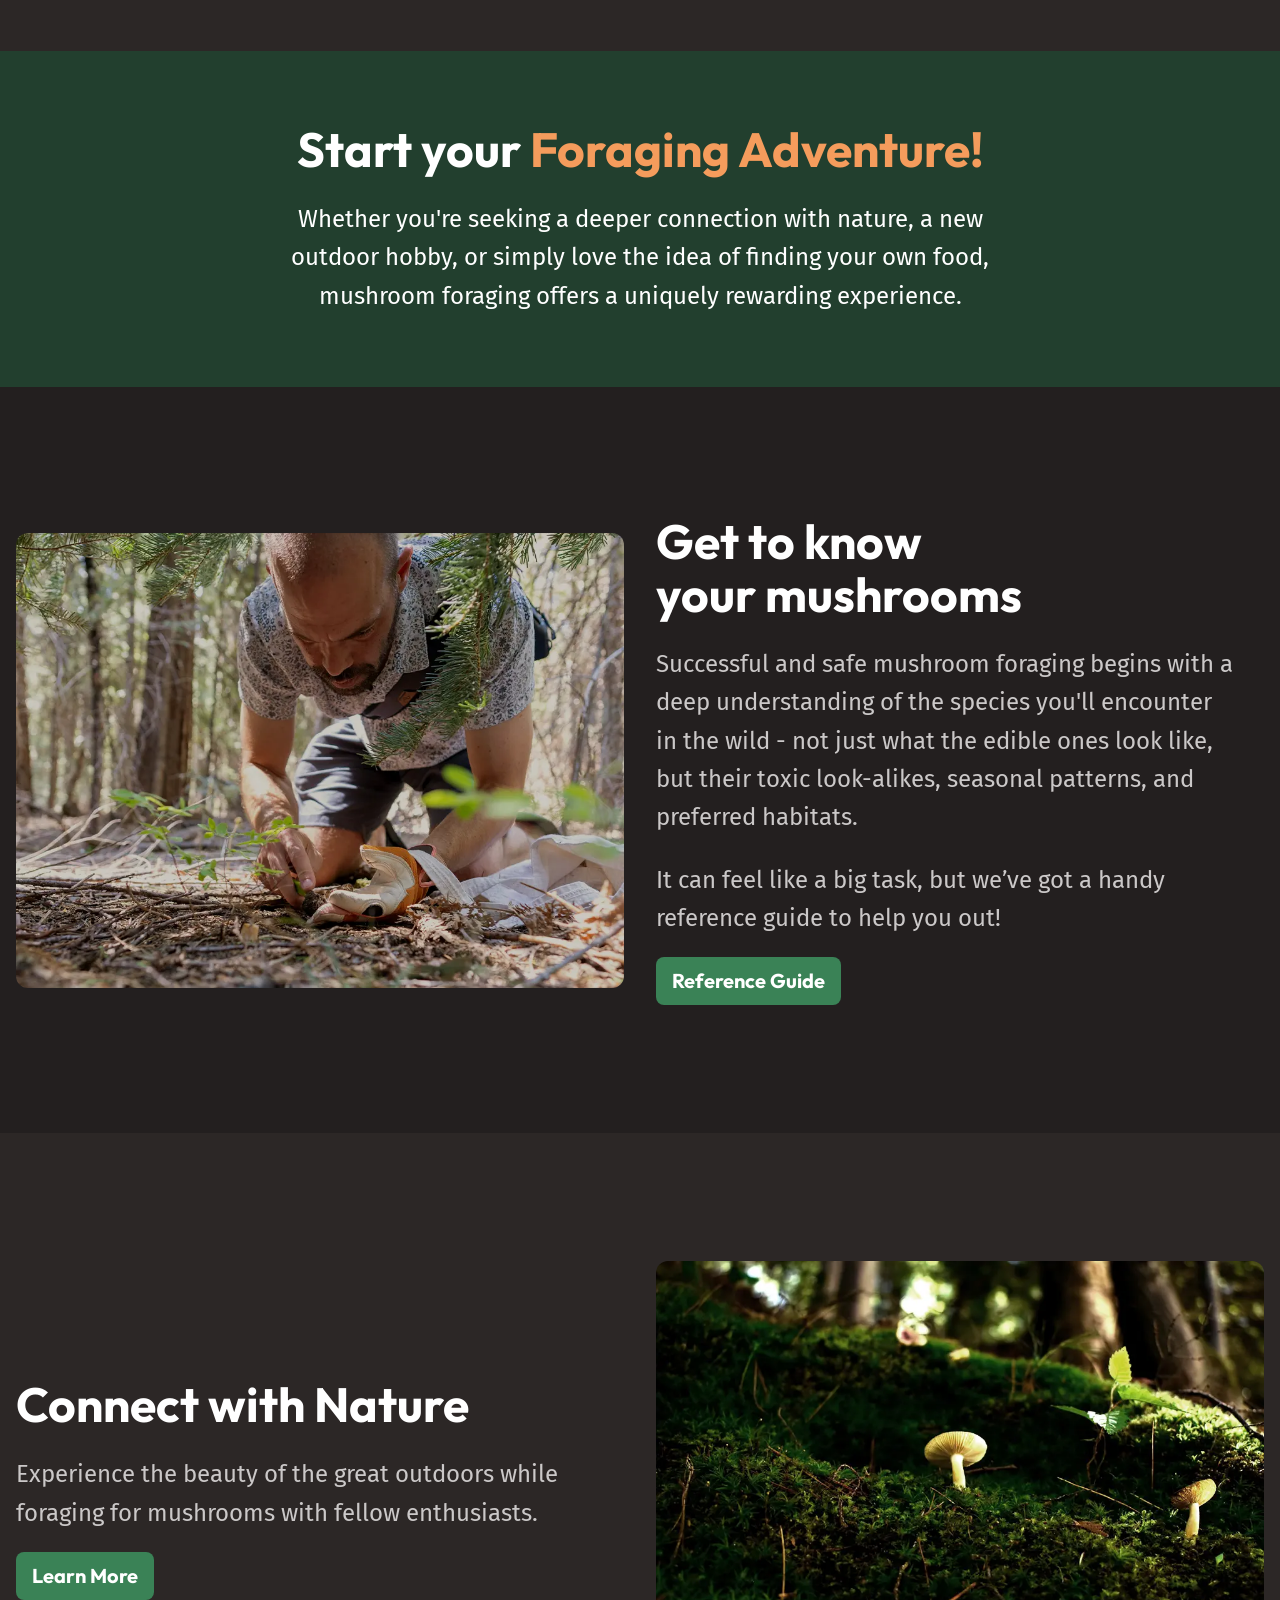
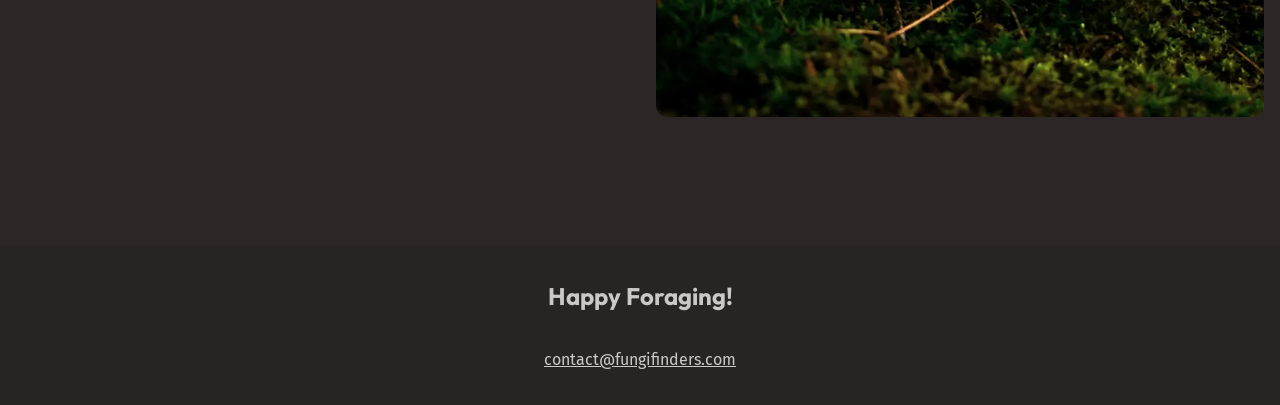
==== commit 9142cb6c: "feat: styled card, buttons and footer section" ====
--- a/index.html
+++ b/index.html
@@ -68,12 +68,12 @@
 
           <!-- three columns -->
           <div class="equal-columns">
-            <div class="card grid-flow">
+            <div class="card">
               <img
                 src="/assets//outdoor-exploration.webp"
                 alt="Tightly grouped brown mushrooms growing up a mossy tree trunk"
               />
-              <h3>Outdoor Exploration</h3>
+              <h3 class="card__title">Outdoor Exploration</h3>
               <p>
                 Mushroom foraging takes you off the beaten path and into the
                 heart of nature. Learn to read the landscape, identifying prime
@@ -82,12 +82,12 @@
                 for exciting discoveries around every tree and under every log.
               </p>
             </div>
-            <div class="card grid-flow">
+            <div class="card">
               <img
                 src="/assets/botanical-expertise.webp"
                 alt="Wild mushrooms on a table"
               />
-              <h3>Botanical Expertise</h3>
+              <h3 class="card__title">Botanical Expertise</h3>
               <p>
                 Dive into the intricate world of fungal biology. Discover the
                 unique structures of mushrooms, from caps to gills to spores.
@@ -97,12 +97,12 @@
                 ecosystem health.
               </p>
             </div>
-            <div class="card grid-flow">
+            <div class="card">
               <img
                 src="/assets/culinary-delight.webp"
                 alt="A plate of food with mushrooms on top"
               />
-              <h3>Culinary Delights</h3>
+              <h3 class="card__title">Culinary Delights</h3>
               <p>
                 Transform your foraged finds into delectable dishes. Many edible
                 mushrooms offer unique flavors and textures that can elevate
@@ -199,7 +199,7 @@
     </main>
 
     <footer class="site-footer">
-      <p>Happy Foraging!</p>
+      <p class="site-footer__title">Happy Foraging!</p>
       <a href="mailto:contact@fungifinders.com">contact@fungifinders.com</a>
     </footer>
   </body>
--- a/style.css
+++ b/style.css
@@ -301,6 +301,30 @@
     }
   }
 
+  .site-footer {
+    text-align: center;
+    background-color: var(--background-dark);
+    padding-block: 2rem;
+    display: grid;
+    gap: 2rem;
+
+    /* When using descendant selector even on layers */
+    /* Will override previous rules including from pseudo classes */
+    a {
+      color: var(--text-main);
+    }
+    a:hover,
+    a:focus-visible {
+      color: var(--text-brand-light);
+    }
+  }
+
+  .site-footer__title {
+    font-size: var(--font-size-lg);
+    font-family: var(--ff-heading);
+    font-weight: 700;
+  }
+
   .hero {
     text-align: center;
     font-size: var(--font-size-md);
@@ -317,6 +341,42 @@
       color: var(--text-brand);
       display: block;
     }
+  }
+
+  .card {
+    display: grid;
+    gap: var(--card-gap, 1rem);
+    padding: 1rem;
+    background-color: var(--background-light);
+    border-radius: var(--border-radius-3);
+
+    img {
+      border-radius: var(--border-radius-2);
+    }
+  }
+
+  .card__title {
+    font-size: var(--card-title-font-size, var(--font-size-heading-sm));
+    color: var(--card-title-color, var(--text-brand));
+  }
+
+  .button {
+    /* two syntax display to control the outer and inner
+    display as different values */
+    display: inline flex;
+    font-size: var(--font-size-md);
+    text-decoration: none;
+    cursor: pointer;
+    padding: 0.5rem 1rem;
+    background-color: var(--background-accent-main);
+    font-family: var(--ff-heading);
+    font-weight: 700;
+    border-radius: var(--border-radius-2);
+  }
+  .button:hover,
+  .button:focus-visible {
+    color: var(--text-high-contrast);
+    background-color: var(--background-accent-light);
   }
 }
 
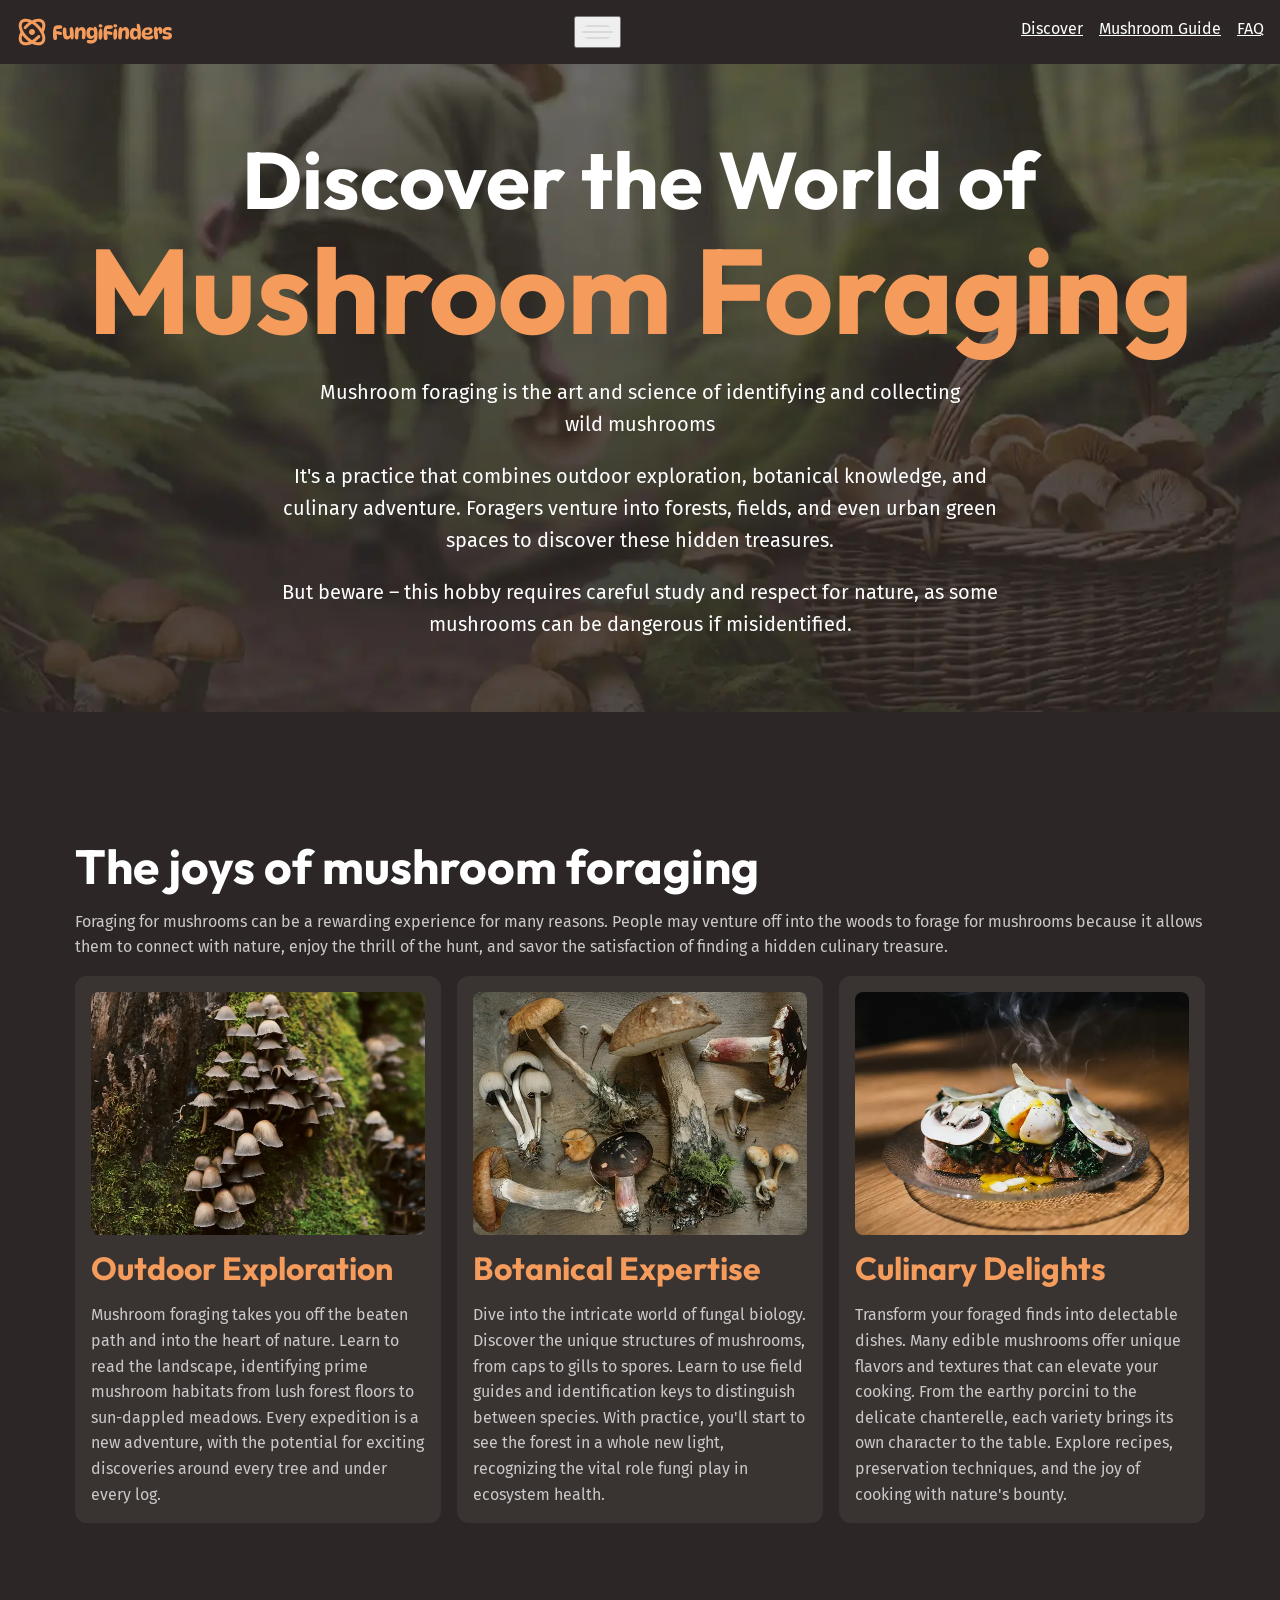
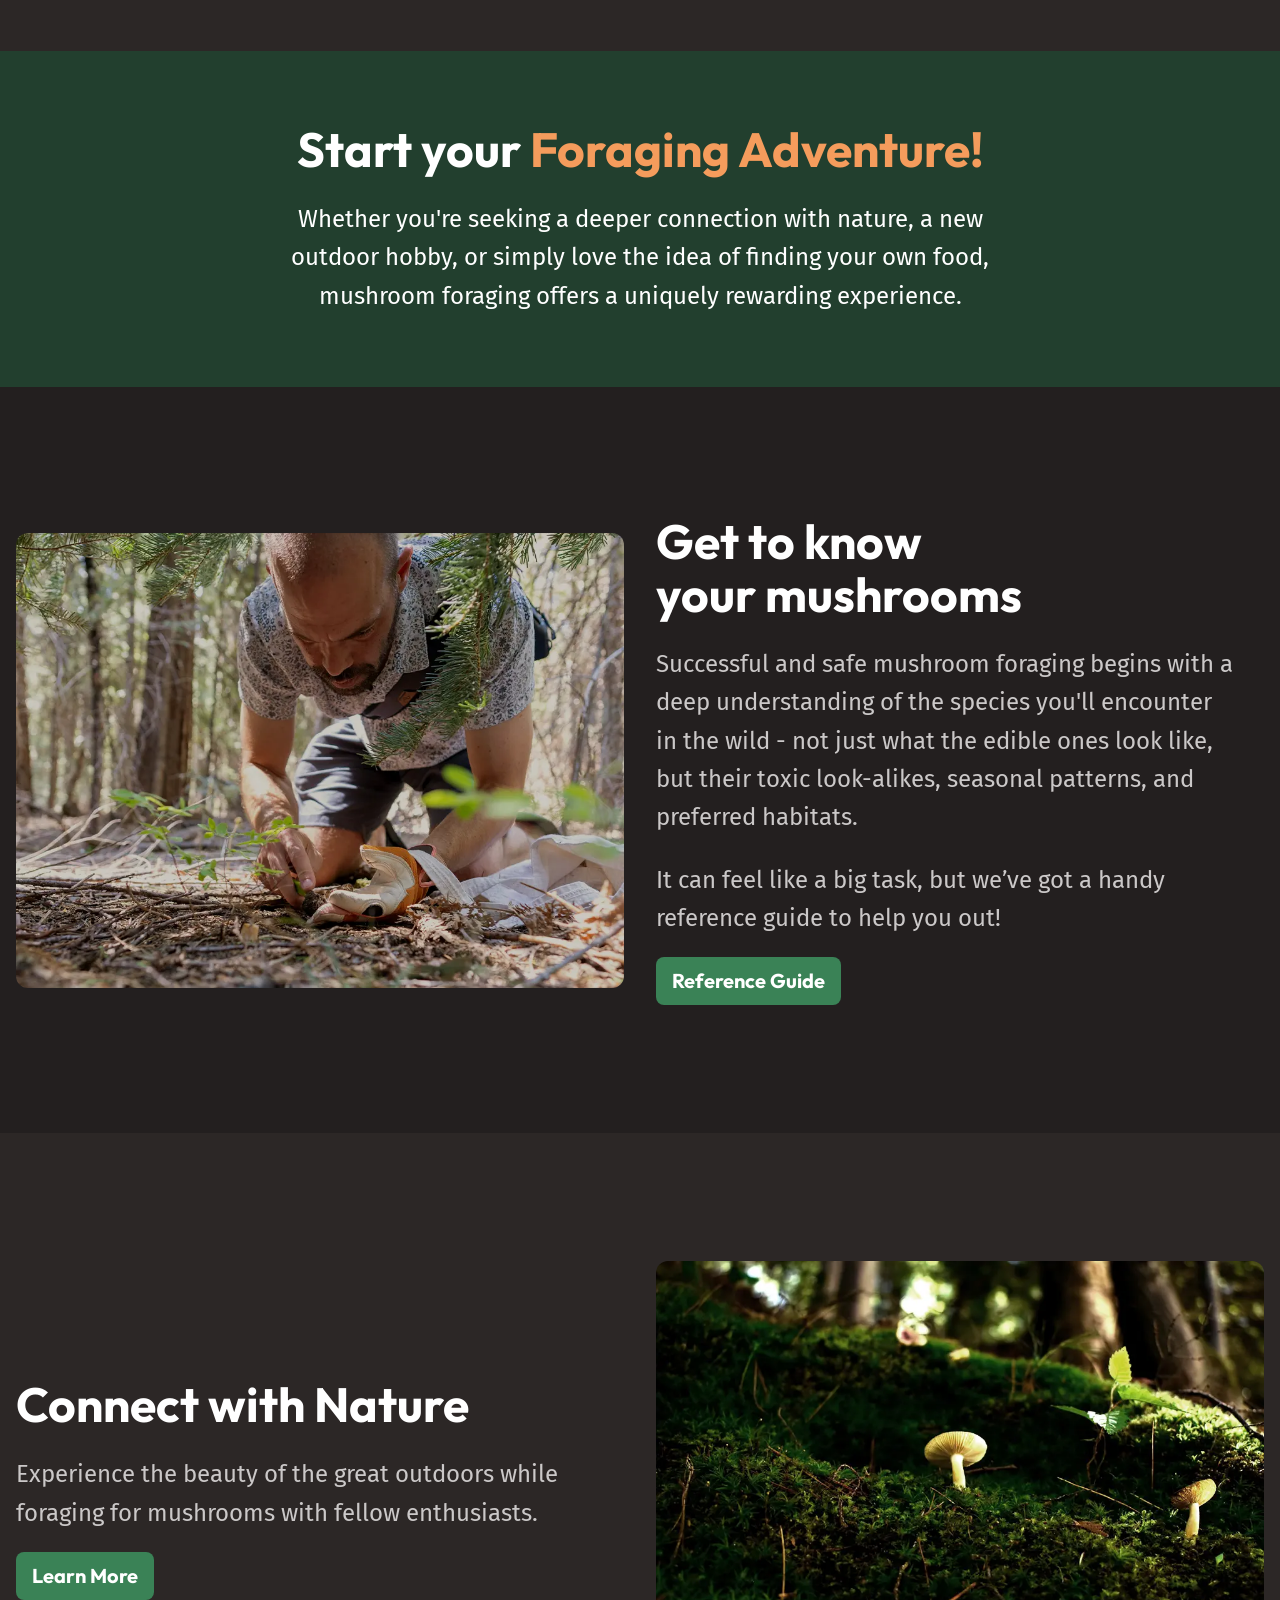
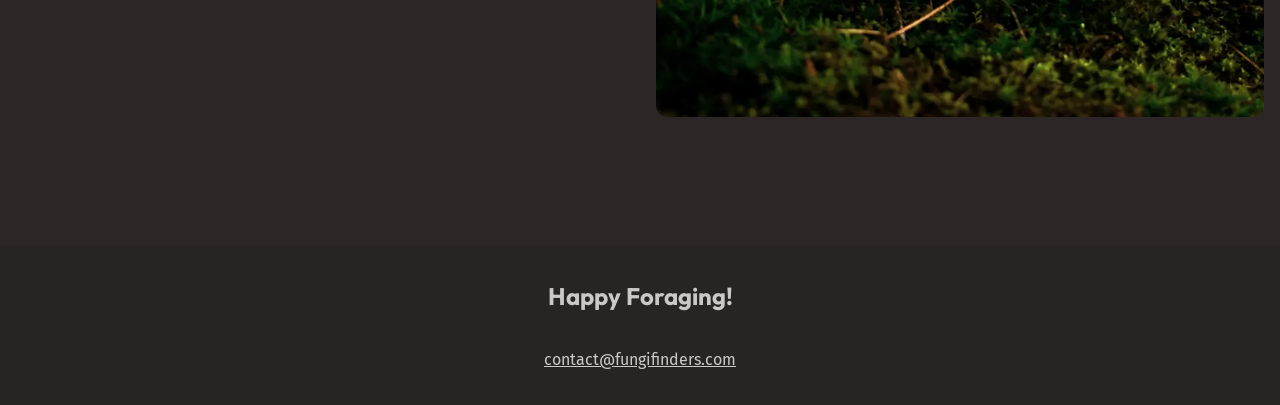
==== commit aff78865: "feat: added hamburger button" ====
--- a/index.html
+++ b/index.html
@@ -17,7 +17,11 @@
       <div class="wrapper" data-width="wide">
         <div class="site-header__inner">
           <img src="/assets/fungi-finders.svg" alt="Fungi Finders" />
-          <nav class="primary-navigation">
+          <button aria-controls="primary-nav" aria-expanded="false">
+            <img src="/assets/hamburger.svg" alt="" />
+            <span class="visually-hidden">Menu</span>
+          </button>
+          <nav id="primary-nav" class="primary-navigation">
             <ul role="list">
               <li><a href="/">Discover</a></li>
               <li><a href="#">Mushroom Guide</a></li>
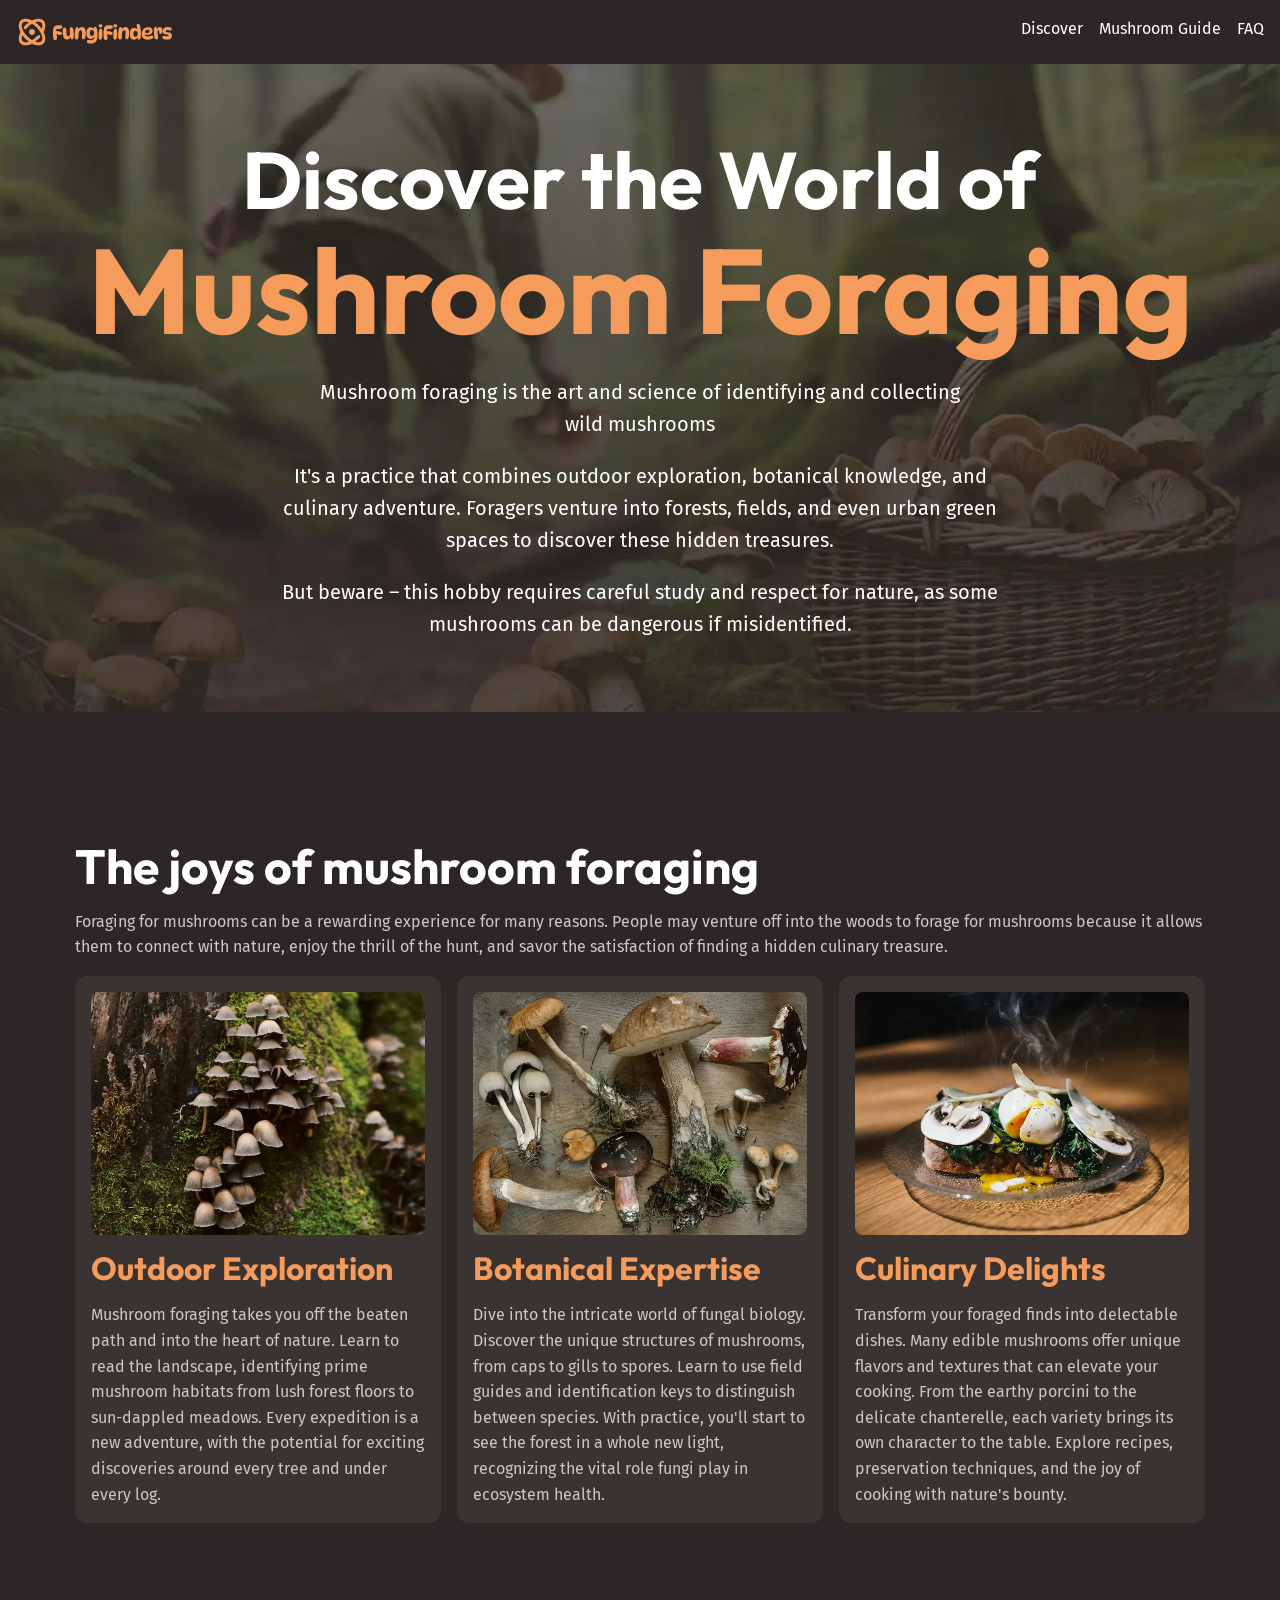
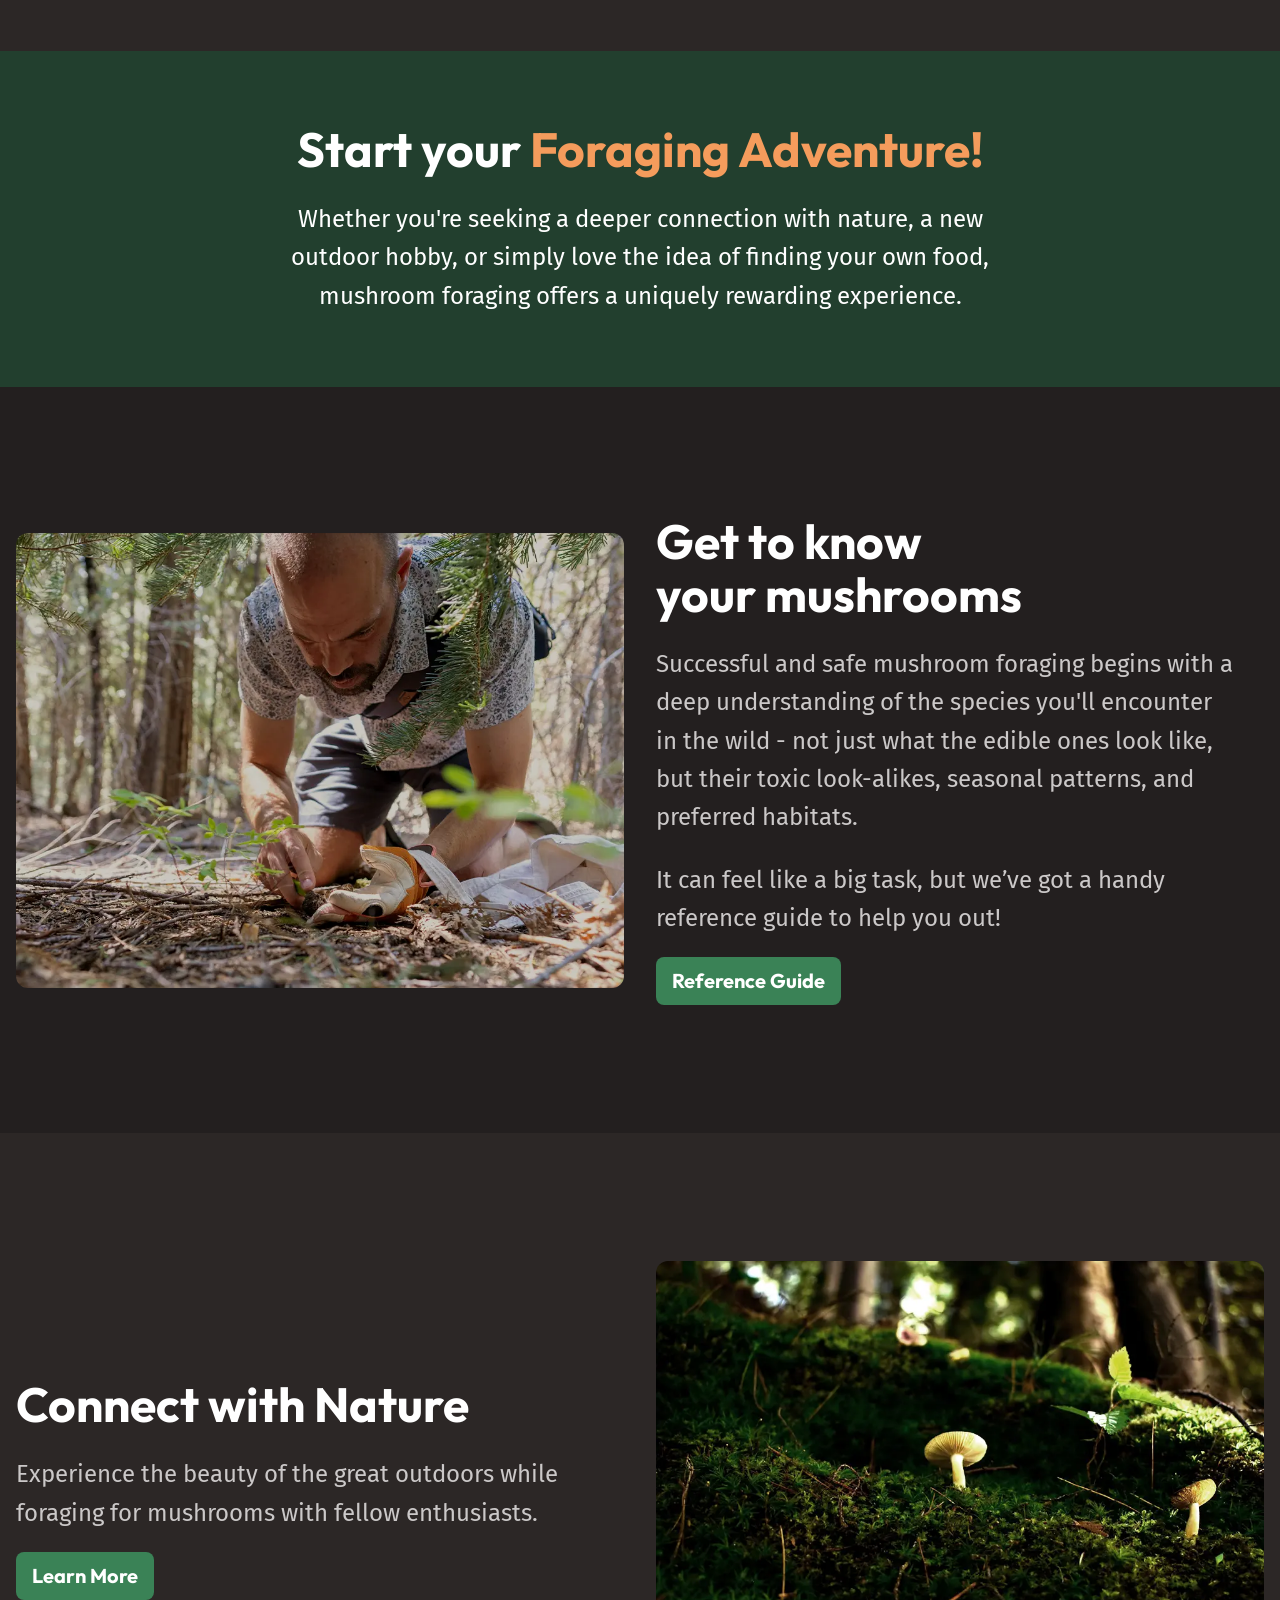
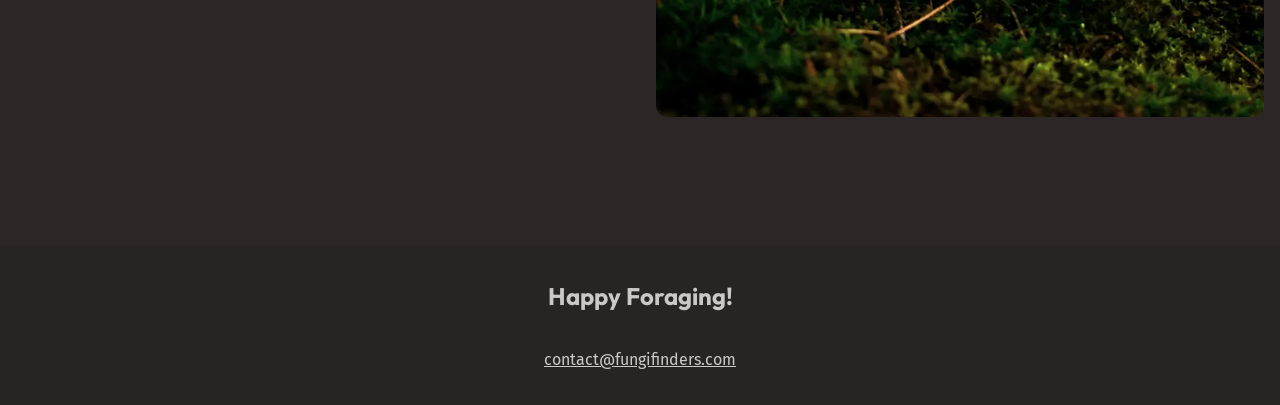
==== commit 91ceba82: "feat: functional hamburger menu" ====
--- a/index.html
+++ b/index.html
@@ -11,6 +11,8 @@
       href="https://fonts.googleapis.com/css2?family=Fira+Sans:wght@400;700&family=Outfit:wght@100..900&display=swap"
       rel="stylesheet"
     />
+    <!-- defer ensures the JS runs after the page is loaded -->
+    <script src="/main.js" defer></script>
   </head>
   <body>
     <header class="site-header">
--- a/style.css
+++ b/style.css
@@ -293,11 +293,63 @@
     justify-content: space-between;
   }
 
+  [aria-controls="primary-nav"] {
+    z-index: 100;
+    display: none;
+    cursor: pointer;
+    background-color: transparent;
+    border: 0;
+
+    img {
+      border-radius: 0;
+    }
+
+    @media (width < 760px) {
+      display: block;
+    }
+  }
+
   .primary-navigation {
     ul {
       display: flex;
       flex-wrap: wrap;
       gap: 0.5rem 1rem;
+    }
+
+    a {
+      text-decoration: none;
+    }
+
+    @media (width < 760px) {
+      position: absolute;
+      display: none;
+      z-index: 10;
+      top: 0;
+      right: 0;
+      font-size: var(--font-size-lg);
+      font-weight: 700;
+      font-family: var(--ff-heading);
+      background-color: var(--background-accent-main);
+      border-radius: 0 0 0 var(--border-radius-3);
+      padding: 2rem;
+
+      /* targeting any .primary-navigation that has previous sibling
+        with an aria-expanded of true
+       */
+      [aria-expanded="true"] ~ & {
+        display: block;
+      }
+
+      ul {
+        gap: 0;
+        flex-direction: column;
+      }
+
+      li + li {
+        margin-block-start: 1.5rem;
+        padding-block-start: 1.5rem;
+        border-top: 2px solid var(--background-accent-light);
+      }
     }
   }
 
